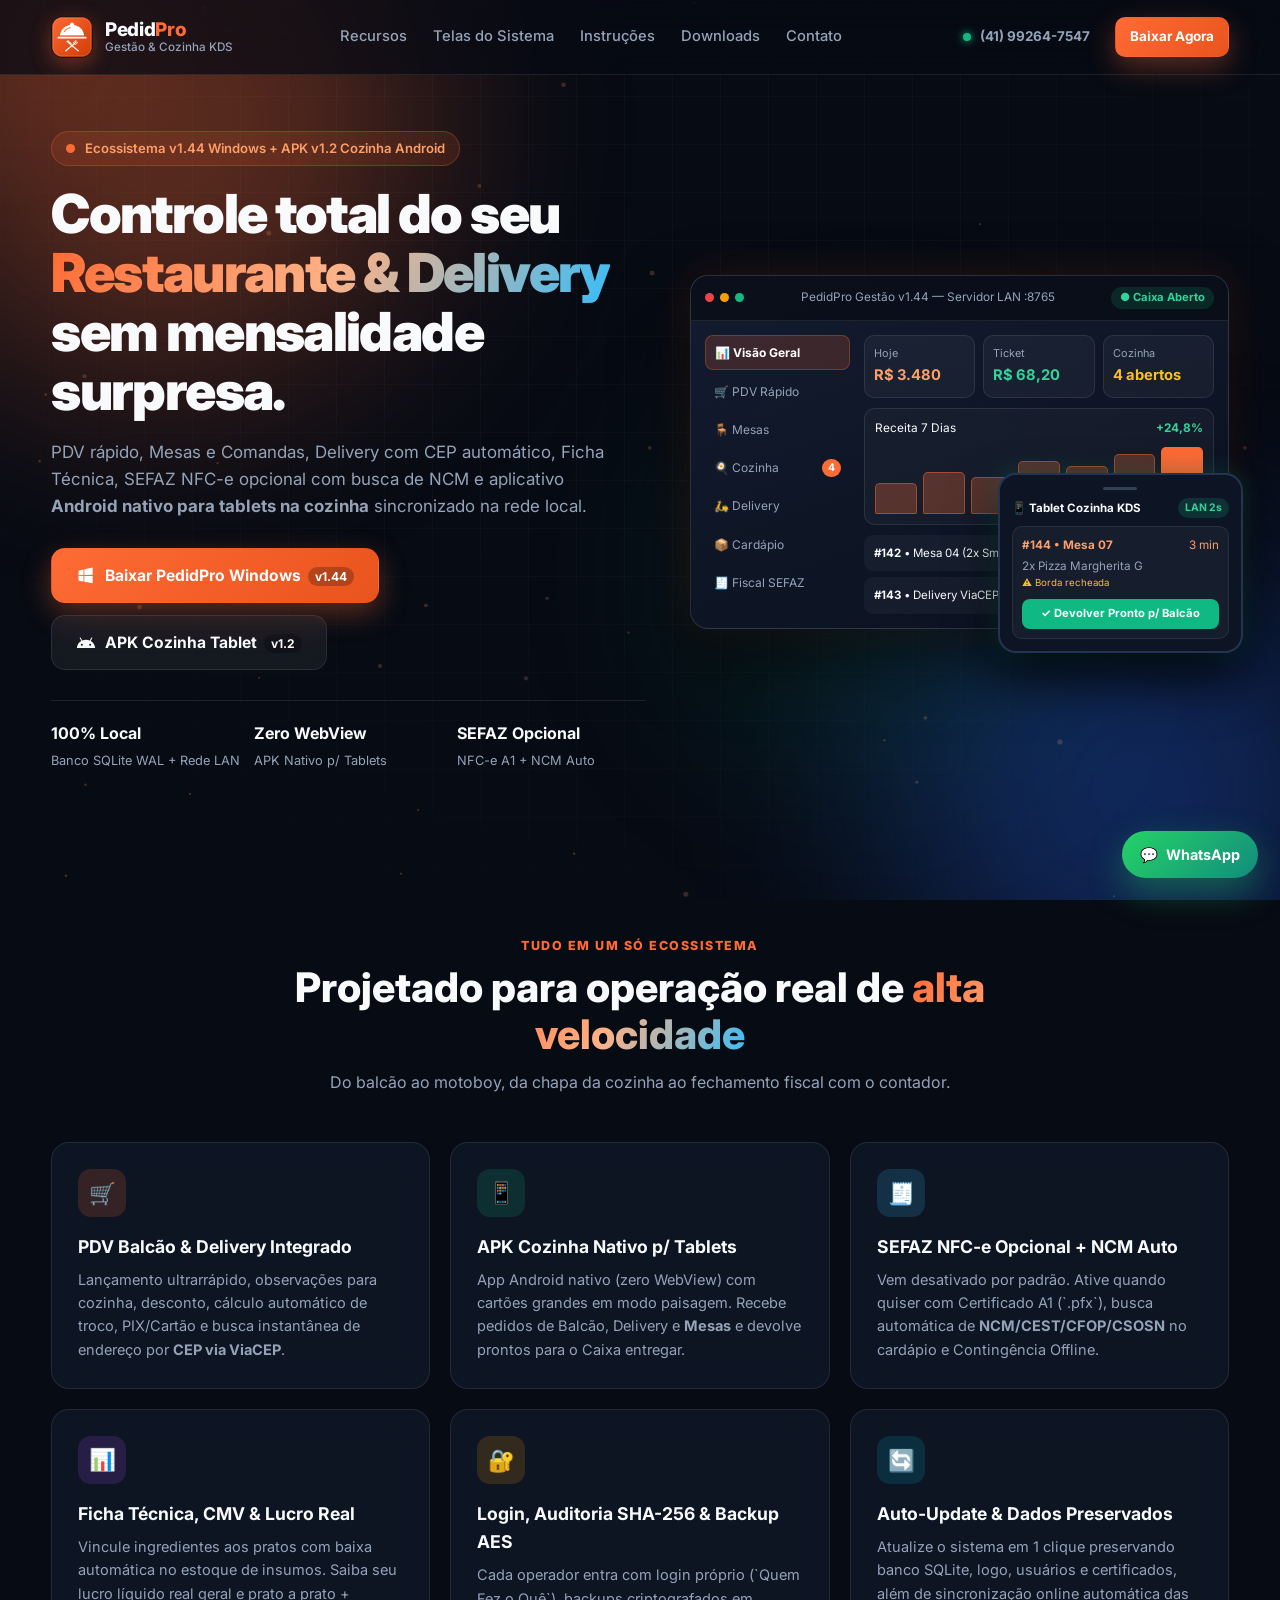
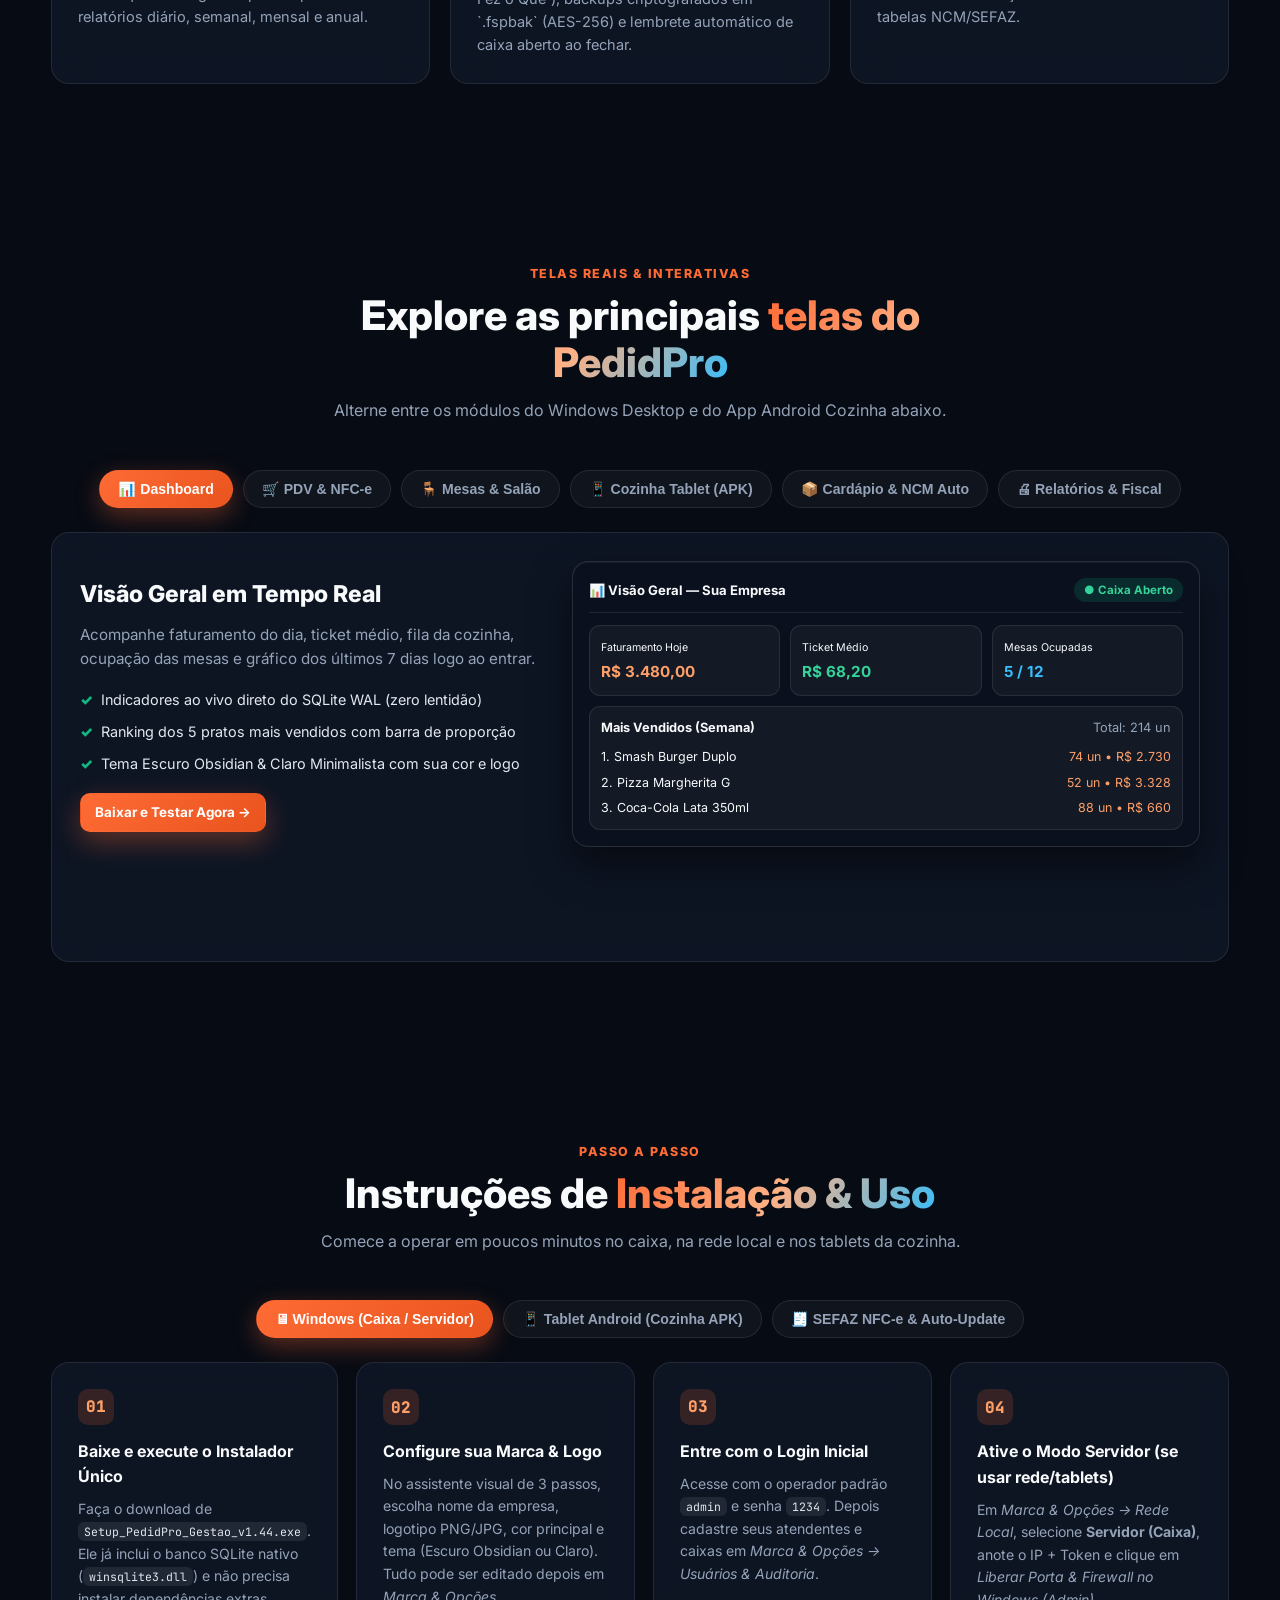
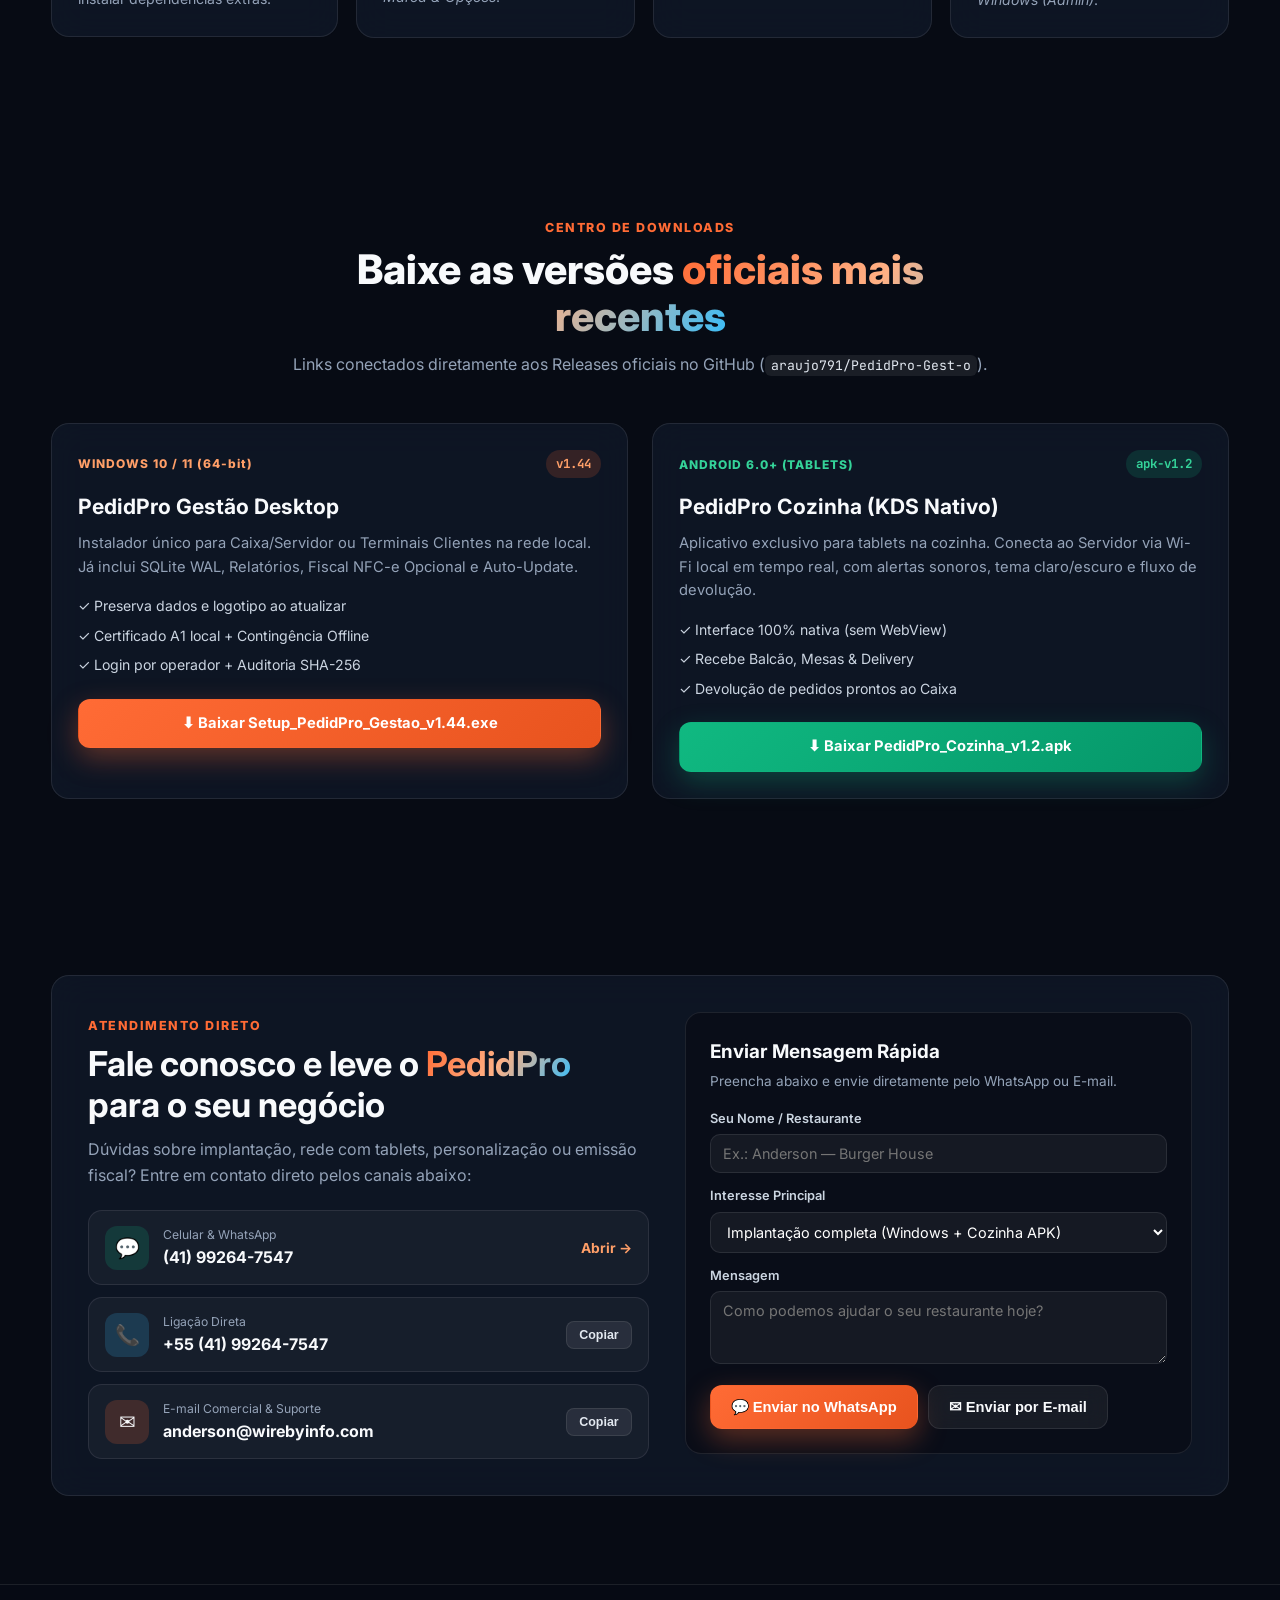
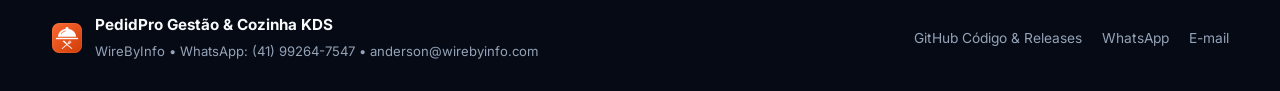
==== index.html @ 813fd78f "feat: site oficial moderno PedidPro com telas, instrucoes e contato" ====
<!DOCTYPE html>
<html lang="pt-BR">
<head>
  <meta charset="UTF-8" />
  <meta name="viewport" content="width=device-width, initial-scale=1.0" />
  <title>PedidPro — Gestão Completa para Restaurantes, Mesas, Delivery &amp; Cozinha KDS</title>
  <meta name="description" content="Sistema completo para restaurantes, bares, pizzarias e delivery: PedidPro Gestão (Windows + NFC-e SEFAZ opcional) e PedidPro Cozinha (APK Android nativo para tablets)." />
  <link rel="icon" type="image/png" href="assets/logo.png" />
  <link rel="preconnect" href="https://fonts.googleapis.com" />
  <link rel="preconnect" href="https://fonts.gstatic.com" crossorigin />
  <link href="https://fonts.googleapis.com/css2?family=Inter:wght@400;500;600;700;800;900&family=JetBrains+Mono:wght@500;700&display=swap" rel="stylesheet" />
  <link rel="stylesheet" href="styles.css" />
</head>
<body>
  <div class="ambient-bg" aria-hidden="true">
    <div class="glow-orb orb-1"></div>
    <div class="glow-orb orb-2"></div>
    <div class="glow-orb orb-3"></div>
    <canvas id="particle-canvas"></canvas>
    <div class="grid-overlay"></div>
  </div>
  <div id="cursor-spotlight" aria-hidden="true"></div>

  <!-- NAVBAR -->
  <header class="navbar" id="navbar">
    <div class="container nav-inner">
      <a href="#top" class="brand">
        <img src="assets/logo.png" alt="Logo PedidPro" class="brand-logo" />
        <div class="brand-text">
          <span class="brand-name">Pedid<span>Pro</span></span>
          <span class="brand-sub">Gestão &amp; Cozinha KDS</span>
        </div>
      </a>

      <nav class="nav-links" id="navLinks">
        <a href="#recursos">Recursos</a>
        <a href="#telas">Telas do Sistema</a>
        <a href="#instrucoes">Instruções</a>
        <a href="#downloads">Downloads</a>
        <a href="#contato">Contato</a>
      </nav>

      <div class="nav-actions">
        <a href="https://wa.me/5541992647547?text=Ol%C3%A1!%20Gostaria%20de%20saber%20mais%20sobre%20o%20PedidPro." target="_blank" rel="noopener" class="btn btn-ghost btn-sm">
          <span class="dot-live"></span> (41) 99264-7547
        </a>
        <a href="#downloads" class="btn btn-primary btn-sm">Baixar Agora</a>
        <button class="menu-toggle" id="menuToggle" aria-label="Abrir Menu">
          <span></span><span></span><span></span>
        </button>
      </div>
    </div>
  </header>

  <main id="top">
    <!-- HERO -->
    <section class="hero section">
      <div class="container hero-grid">
        <div class="hero-copy reveal">
          <div class="badge-pill">
            <span class="pulse-ring"></span>
            <span>Ecossistema v1.44 Windows + APK v1.2 Cozinha Android</span>
          </div>
          <h1>
            Controle total do seu <span class="gradient-text">Restaurante &amp; Delivery</span> sem mensalidade surpresa.
          </h1>
          <p class="hero-lead">
            PDV rápido, Mesas e Comandas, Delivery com CEP automático, Ficha Técnica, SEFAZ NFC-e opcional com busca de NCM e aplicativo <strong>Android nativo para tablets na cozinha</strong> sincronizado na rede local.
          </p>

          <div class="hero-cta">
            <a id="heroWinDownload" href="https://github.com/araujo791/PedidPro-Gest-o/releases/download/v1.44/Setup_PedidPro_Gestao_v1.44.exe" class="btn btn-primary btn-lg">
              <svg width="20" height="20" viewBox="0 0 24 24" fill="currentColor"><path d="M3,12V6.75L9,5.43V11.91L3,12M20,3V11.75L10,11.9V5.21L20,3M3,13L9,13.09V19.9L3,18.75V13M20,13.25V22L10,20.09V13.1L20,13.25Z"/></svg>
              <span>Baixar PedidPro Windows <small id="winVerBadge">v1.44</small></span>
            </a>
            <a id="heroApkDownload" href="https://github.com/araujo791/PedidPro-Gest-o/releases/download/apk-v1.2/PedidPro_Cozinha_v1.2.apk" class="btn btn-glass btn-lg">
              <svg width="20" height="20" viewBox="0 0 24 24" fill="currentColor"><path d="M17.6,9.48L19.44,6.3A0.63,0.63 0 0,0 18.35,5.67L16.47,8.91A11.43,11.43 0 0,0 7.53,8.91L5.65,5.67A0.63,0.63 0 0,0 4.56,6.3L6.4,9.48A10.78,10.78 0 0,0 1,18H23A10.78,10.78 0 0,0 17.6,9.48M7,15.25A1.25,1.25 0 1,1 8.25,14A1.25,1.25 0 0,1 7,15.25M17,15.25A1.25,1.25 0 1,1 18.25,14A1.25,1.25 0 0,1 17,15.25Z"/></svg>
              <span>APK Cozinha Tablet <small id="apkVerBadge">v1.2</small></span>
            </a>
          </div>

          <div class="hero-metrics">
            <div class="metric">
              <strong>100% Local</strong>
              <span>Banco SQLite WAL + Rede LAN</span>
            </div>
            <div class="metric">
              <strong>Zero WebView</strong>
              <span>APK Nativo p/ Tablets</span>
            </div>
            <div class="metric">
              <strong>SEFAZ Opcional</strong>
              <span>NFC-e A1 + NCM Auto</span>
            </div>
          </div>
        </div>

        <!-- 3D FLOATING SHOWCASE HERO MOCKUP -->
        <div class="hero-visual reveal" data-tilt>
          <div class="glass-window">
            <div class="win-titlebar">
              <div class="win-dots"><span></span><span></span><span></span></div>
              <div class="win-title">PedidPro Gestão v1.44 — Servidor LAN :8765</div>
              <div class="win-pill">● Caixa Aberto</div>
            </div>
            <div class="win-body">
              <div class="mini-sidebar">
                <div class="mini-item active">📊 Visão Geral</div>
                <div class="mini-item">🛒 PDV Rápido</div>
                <div class="mini-item">🪑 Mesas</div>
                <div class="mini-item">🍳 Cozinha <b class="badge-mini">4</b></div>
                <div class="mini-item">🛵 Delivery</div>
                <div class="mini-item">📦 Cardápio</div>
                <div class="mini-item">🧾 Fiscal SEFAZ</div>
              </div>
              <div class="mini-main">
                <div class="mini-kpis">
                  <div class="mini-kpi accent"><span>Hoje</span><strong>R$ 3.480</strong></div>
                  <div class="mini-kpi success"><span>Ticket</span><strong>R$ 68,20</strong></div>
                  <div class="mini-kpi warn"><span>Cozinha</span><strong>4 abertos</strong></div>
                </div>
                <div class="mini-chart-card">
                  <div class="mini-chart-head"><span>Receita 7 Dias</span><em>+24,8%</em></div>
                  <div class="mini-bars">
                    <i style="height:45%"></i><i style="height:62%"></i><i style="height:54%"></i>
                    <i style="height:78%"></i><i style="height:70%"></i><i style="height:88%"></i>
                    <i class="today" style="height:98%"></i>
                  </div>
                </div>
                <div class="mini-order-list">
                  <div class="mini-ord"><span><b>#142</b> • Mesa 04 (2x Smash)</span><em class="tag-ready">Devolvido p/ Caixa</em></div>
                  <div class="mini-ord"><span><b>#143</b> • Delivery ViaCEP</span><em class="tag-prep">Preparando</em></div>
                </div>
              </div>
            </div>
          </div>

          <!-- Floating Android Tablet Card -->
          <div class="floating-tablet">
            <div class="tab-notch"></div>
            <div class="tab-head">
              <span>📱 Tablet Cozinha KDS</span>
              <span class="tab-live">LAN 2s</span>
            </div>
            <div class="tab-ticket">
              <div class="tab-t-top"><b>#144 • Mesa 07</b><span>3 min</span></div>
              <p>2x Pizza Margherita G<br/><small>⚠ Borda recheada</small></p>
              <div class="tab-btn">✓ Devolver Pronto p/ Balcão</div>
            </div>
          </div>
        </div>
      </div>
    </section>

    <!-- FEATURES BENTO GRID -->
    <section class="section" id="recursos">
      <div class="container">
        <div class="section-head reveal">
          <span class="eyebrow">Tudo em um só ecossistema</span>
          <h2>Projetado para operação real de <span class="gradient-text">alta velocidade</span></h2>
          <p>Do balcão ao motoboy, da chapa da cozinha ao fechamento fiscal com o contador.</p>
        </div>

        <div class="bento-grid">
          <article class="bento-card reveal" data-tilt>
            <div class="bento-icon orange">🛒</div>
            <h3>PDV Balcão &amp; Delivery Integrado</h3>
            <p>Lançamento ultrarrápido, observações para cozinha, desconto, cálculo automático de troco, PIX/Cartão e busca instantânea de endereço por <strong>CEP via ViaCEP</strong>.</p>
          </article>

          <article class="bento-card reveal" data-tilt>
            <div class="bento-icon green">📱</div>
            <h3>APK Cozinha Nativo p/ Tablets</h3>
            <p>App Android nativo (zero WebView) com cartões grandes em modo paisagem. Recebe pedidos de Balcão, Delivery e <strong>Mesas</strong> e devolve prontos para o Caixa entregar.</p>
          </article>

          <article class="bento-card reveal" data-tilt>
            <div class="bento-icon blue">🧾</div>
            <h3>SEFAZ NFC-e Opcional + NCM Auto</h3>
            <p>Vem desativado por padrão. Ative quando quiser com Certificado A1 (`.pfx`), busca automática de <strong>NCM/CEST/CFOP/CSOSN</strong> no cardápio e Contingência Offline.</p>
          </article>

          <article class="bento-card reveal" data-tilt>
            <div class="bento-icon purple">📊</div>
            <h3>Ficha Técnica, CMV &amp; Lucro Real</h3>
            <p>Vincule ingredientes aos pratos com baixa automática no estoque de insumos. Saiba seu lucro líquido real geral e prato a prato + relatórios diário, semanal, mensal e anual.</p>
          </article>

          <article class="bento-card reveal" data-tilt>
            <div class="bento-icon amber">🔐</div>
            <h3>Login, Auditoria SHA-256 &amp; Backup AES</h3>
            <p>Cada operador entra com login próprio (`Quem Fez o Quê`), backups criptografados em `.fspbak` (AES-256) e lembrete automático de caixa aberto ao fechar.</p>
          </article>

          <article class="bento-card reveal" data-tilt>
            <div class="bento-icon cyan">🔄</div>
            <h3>Auto-Update &amp; Dados Preservados</h3>
            <p>Atualize o sistema em 1 clique preservando banco SQLite, logo, usuários e certificados, além de sincronização online automática das tabelas NCM/SEFAZ.</p>
          </article>
        </div>
      </div>
    </section>

    <!-- INTERACTIVE SCREEN SHOWCASE -->
    <section class="section showcase-section" id="telas">
      <div class="container">
        <div class="section-head reveal">
          <span class="eyebrow">Telas Reais &amp; Interativas</span>
          <h2>Explore as principais <span class="gradient-text">telas do PedidPro</span></h2>
          <p>Alterne entre os módulos do Windows Desktop e do App Android Cozinha abaixo.</p>
        </div>

        <div class="screen-tabs reveal" id="screenTabs">
          <button class="screen-tab active" data-screen="dashboard">📊 Dashboard</button>
          <button class="screen-tab" data-screen="pos">🛒 PDV &amp; NFC-e</button>
          <button class="screen-tab" data-screen="tables">🪑 Mesas &amp; Salão</button>
          <button class="screen-tab" data-screen="kitchen">📱 Cozinha Tablet (APK)</button>
          <button class="screen-tab" data-screen="catalog">📦 Cardápio &amp; NCM Auto</button>
          <button class="screen-tab" data-screen="reports">🖨 Relatórios &amp; Fiscal</button>
        </div>

        <div class="screen-stage glass-card reveal" id="screenStage">
          <!-- Populated cleanly & dynamically by app.js -->
        </div>
      </div>
    </section>

    <!-- INSTRUCTIONS / ONBOARDING -->
    <section class="section" id="instrucoes">
      <div class="container">
        <div class="section-head reveal">
          <span class="eyebrow">Passo a Passo</span>
          <h2>Instruções de <span class="gradient-text">Instalação &amp; Uso</span></h2>
          <p>Comece a operar em poucos minutos no caixa, na rede local e nos tablets da cozinha.</p>
        </div>

        <div class="guide-tabs reveal" id="guideTabs">
          <button class="guide-tab active" data-guide="windows">🖥 Windows (Caixa / Servidor)</button>
          <button class="guide-tab" data-guide="android">📱 Tablet Android (Cozinha APK)</button>
          <button class="guide-tab" data-guide="fiscal">🧾 SEFAZ NFC-e &amp; Auto-Update</button>
        </div>

        <div class="guide-panels">
          <div class="guide-panel active" id="guide-windows">
            <div class="steps-grid">
              <div class="step-card">
                <span class="step-num">01</span>
                <h4>Baixe e execute o Instalador Único</h4>
                <p>Faça o download de <code>Setup_PedidPro_Gestao_v1.44.exe</code>. Ele já inclui o banco SQLite nativo (<code>winsqlite3.dll</code>) e não precisa instalar dependências extras.</p>
              </div>
              <div class="step-card">
                <span class="step-num">02</span>
                <h4>Configure sua Marca &amp; Logo</h4>
                <p>No assistente visual de 3 passos, escolha nome da empresa, logotipo PNG/JPG, cor principal e tema (Escuro Obsidian ou Claro). Tudo pode ser editado depois em <em>Marca &amp; Opções</em>.</p>
              </div>
              <div class="step-card">
                <span class="step-num">03</span>
                <h4>Entre com o Login Inicial</h4>
                <p>Acesse com o operador padrão <code>admin</code> e senha <code>1234</code>. Depois cadastre seus atendentes e caixas em <em>Marca &amp; Opções → Usuários &amp; Auditoria</em>.</p>
              </div>
              <div class="step-card">
                <span class="step-num">04</span>
                <h4>Ative o Modo Servidor (se usar rede/tablets)</h4>
                <p>Em <em>Marca &amp; Opções → Rede Local</em>, selecione <strong>Servidor (Caixa)</strong>, anote o IP + Token e clique em <em>Liberar Porta &amp; Firewall no Windows (Admin)</em>.</p>
              </div>
            </div>
          </div>

          <div class="guide-panel" id="guide-android">
            <div class="steps-grid">
              <div class="step-card">
                <span class="step-num">01</span>
                <h4>Instale o APK no Tablet</h4>
                <p>Baixe o arquivo <code>PedidPro_Cozinha_v1.2.apk</code> diretamente no tablet da cozinha e autorize a instalação (Android 6.0 ou superior). Interface 100% nativa e responsiva.</p>
              </div>
              <div class="step-card">
                <span class="step-num">02</span>
                <h4>Configure Servidor &amp; Credenciais</h4>
                <p>Toque em <strong>⚙ Servidor</strong>, informe o IP do PC Servidor (ex.: <code>192.168.1.50</code>), porta <code>8765</code>, Token e o Login/Senha do operador da cozinha (ou admin).</p>
              </div>
              <div class="step-card">
                <span class="step-num">03</span>
                <h4>Teste e Salve a Conexão</h4>
                <p>Clique em <strong>Testar Conexão</strong> para validar IP + Token + Login e depois em <strong>Salvar e Conectar</strong>. Os dados ficam salvos no tablet automaticamente.</p>
              </div>
              <div class="step-card">
                <span class="step-num">04</span>
                <h4>Produza &amp; Devolva ao Caixa</h4>
                <p>Pedidos de Balcão, Mesas e Delivery aparecem em tempo real. Ao concluir o preparo, toque em <strong>Devolver p/ Caixa</strong> para o balcão/garçom entregar ao cliente.</p>
              </div>
            </div>
          </div>

          <div class="guide-panel" id="guide-fiscal">
            <div class="steps-grid">
              <div class="step-card">
                <span class="step-num">01</span>
                <h4>Preencha NCM no Cardápio antes mesmo de ativar</h4>
                <p>Ao criar ou editar um produto no Cardápio, clique em <strong>🔍 Buscar NCM</strong> ou use <strong>⚖ NCM Fiscal em Lote</strong> para preencher NCM, CEST, CFOP e CSOSN/CST automaticamente.</p>
              </div>
              <div class="step-card">
                <span class="step-num">02</span>
                <h4>Ative apenas quando for emitir</h4>
                <p>O módulo SEFAZ fica <strong>desativado por padrão</strong>. Quando desejar emitir NFC-e Modelo 65, acesse <em>Marca &amp; Opções → Fiscal</em>, ative a chave e selecione UF, IE e Regime.</p>
              </div>
              <div class="step-card">
                <span class="step-num">03</span>
                <h4>Carregue o Certificado A1 (.pfx) &amp; CSC</h4>
                <p>Selecione o arquivo <code>.pfx</code> da empresa, informe a senha (protegida com Windows DPAPI) e o ID/Token CSC gerado no portal da SEFAZ estadual. Comece sempre testando em <strong>Homologação</strong>.</p>
              </div>
              <div class="step-card">
                <span class="step-num">04</span>
                <h4>Auto-Manutenção &amp; Auto-Update</h4>
                <p>O app sincroniza tabelas NCM/UF automaticamente e avisa no topo sempre que houver nova versão no GitHub — atualizando em 1 clique sem perder nenhum dado.</p>
              </div>
            </div>
          </div>
        </div>
      </div>
    </section>

    <!-- DOWNLOAD CENTER -->
    <section class="section" id="downloads">
      <div class="container">
        <div class="section-head reveal">
          <span class="eyebrow">Centro de Downloads</span>
          <h2>Baixe as versões <span class="gradient-text">oficiais mais recentes</span></h2>
          <p>Links conectados diretamente aos Releases oficiais no GitHub (<code>araujo791/PedidPro-Gest-o</code>).</p>
        </div>

        <div class="download-grid">
          <div class="download-card reveal" data-tilt>
            <div class="dl-head">
              <span class="dl-os">WINDOWS 10 / 11 (64-bit)</span>
              <span class="dl-ver" id="dlWinTag">v1.44</span>
            </div>
            <h3>PedidPro Gestão Desktop</h3>
            <p>Instalador único para Caixa/Servidor ou Terminais Clientes na rede local. Já inclui SQLite WAL, Relatórios, Fiscal NFC-e Opcional e Auto-Update.</p>
            <ul class="dl-specs">
              <li>✓ Preserva dados e logotipo ao atualizar</li>
              <li>✓ Certificado A1 local + Contingência Offline</li>
              <li>✓ Login por operador + Auditoria SHA-256</li>
            </ul>
            <a id="dlWinBtn" href="https://github.com/araujo791/PedidPro-Gest-o/releases/download/v1.44/Setup_PedidPro_Gestao_v1.44.exe" class="btn btn-primary btn-block">
              ⬇ Baixar Setup_PedidPro_Gestao_v1.44.exe
            </a>
          </div>

          <div class="download-card reveal" data-tilt>
            <div class="dl-head">
              <span class="dl-os green">ANDROID 6.0+ (TABLETS)</span>
              <span class="dl-ver green" id="dlApkTag">apk-v1.2</span>
            </div>
            <h3>PedidPro Cozinha (KDS Nativo)</h3>
            <p>Aplicativo exclusivo para tablets na cozinha. Conecta ao Servidor via Wi-Fi local em tempo real, com alertas sonoros, tema claro/escuro e fluxo de devolução.</p>
            <ul class="dl-specs">
              <li>✓ Interface 100% nativa (sem WebView)</li>
              <li>✓ Recebe Balcão, Mesas &amp; Delivery</li>
              <li>✓ Devolução de pedidos prontos ao Caixa</li>
            </ul>
            <a id="dlApkBtn" href="https://github.com/araujo791/PedidPro-Gest-o/releases/download/apk-v1.2/PedidPro_Cozinha_v1.2.apk" class="btn btn-success btn-block">
              ⬇ Baixar PedidPro_Cozinha_v1.2.apk
            </a>
          </div>
        </div>
      </div>
    </section>

    <!-- CONTACT & SUPPORT -->
    <section class="section" id="contato">
      <div class="container">
        <div class="contact-wrapper glass-card reveal">
          <div class="contact-info">
            <span class="eyebrow">Atendimento Direto</span>
            <h2>Fale conosco e leve o <span class="gradient-text">PedidPro</span> para o seu negócio</h2>
            <p>Dúvidas sobre implantação, rede com tablets, personalização ou emissão fiscal? Entre em contato direto pelos canais abaixo:</p>

            <div class="contact-cards">
              <a href="https://wa.me/5541992647547?text=Ol%C3%A1%20Anderson!%20Tenho%20interesse%20no%20PedidPro." target="_blank" rel="noopener" class="contact-item">
                <div class="c-ico wa">💬</div>
                <div>
                  <small>Celular &amp; WhatsApp</small>
                  <strong>(41) 99264-7547</strong>
                </div>
                <span class="c-arrow">Abrir →</span>
              </a>

              <a href="tel:+5541992647547" class="contact-item">
                <div class="c-ico tel">📞</div>
                <div>
                  <small>Ligação Direta</small>
                  <strong>+55 (41) 99264-7547</strong>
                </div>
                <button type="button" class="copy-btn" data-copy="(41) 99264-7547">Copiar</button>
              </a>

              <a href="mailto:anderson@wirebyinfo.com" class="contact-item">
                <div class="c-ico mail">✉</div>
                <div>
                  <small>E-mail Comercial &amp; Suporte</small>
                  <strong>anderson@wirebyinfo.com</strong>
                </div>
                <button type="button" class="copy-btn" data-copy="anderson@wirebyinfo.com">Copiar</button>
              </a>
            </div>
          </div>

          <form class="contact-form" id="quickContactForm">
            <h3>Enviar Mensagem Rápida</h3>
            <p>Preencha abaixo e envie diretamente pelo WhatsApp ou E-mail.</p>
            <div class="field">
              <label for="cName">Seu Nome / Restaurante</label>
              <input type="text" id="cName" placeholder="Ex.: Anderson — Burger House" required />
            </div>
            <div class="field">
              <label for="cInterest">Interesse Principal</label>
              <select id="cInterest">
                <option value="Implantação completa (Windows + Cozinha APK)">Implantação completa (Windows + Cozinha APK)</option>
                <option value="Dúvida sobre SEFAZ / NFC-e e NCM">Dúvida sobre SEFAZ / NFC-e e NCM</option>
                <option value="Suporte técnico / Rede Local">Suporte técnico / Rede Local</option>
                <option value="Outro assunto">Outro assunto</option>
              </select>
            </div>
            <div class="field">
              <label for="cMsg">Mensagem</label>
              <textarea id="cMsg" rows="3" placeholder="Como podemos ajudar o seu restaurante hoje?"></textarea>
            </div>
            <div class="form-actions">
              <button type="submit" class="btn btn-primary">💬 Enviar no WhatsApp</button>
              <button type="button" id="sendEmailBtn" class="btn btn-glass">✉ Enviar por E-mail</button>
            </div>
          </form>
        </div>
      </div>
    </section>
  </main>

  <footer class="footer">
    <div class="container footer-inner">
      <div class="footer-brand">
        <img src="assets/logo.png" alt="PedidPro" width="32" height="32" />
        <div>
          <strong>PedidPro Gestão &amp; Cozinha KDS</strong>
          <span>WireByInfo • WhatsApp: (41) 99264-7547 • anderson@wirebyinfo.com</span>
        </div>
      </div>
      <div class="footer-links">
        <a href="https://github.com/araujo791/PedidPro-Gest-o" target="_blank" rel="noopener">GitHub Código &amp; Releases</a>
        <a href="https://wa.me/5541992647547" target="_blank" rel="noopener">WhatsApp</a>
        <a href="mailto:anderson@wirebyinfo.com">E-mail</a>
      </div>
    </div>
  </footer>

  <!-- Floating WhatsApp Button -->
  <a href="https://wa.me/5541992647547?text=Ol%C3%A1!%20Preciso%20de%20informa%C3%A7%C3%B5es%20sobre%20o%20PedidPro." target="_blank" rel="noopener" class="wa-float" title="Chamar no WhatsApp (41) 99264-7547">
    <span>💬</span>
    <b>WhatsApp</b>
  </a>

  <div class="toast" id="toast">Copiado!</div>

  <script src="app.js"></script>
</body>
</html>
---- styles.css ----
:root {
  --bg: #070b14;
  --bg-soft: #0e1525;
  --card: rgba(17, 25, 42, 0.72);
  --card-solid: #11192a;
  --border: rgba(255, 255, 255, 0.09);
  --border-glow: rgba(255, 107, 53, 0.35);
  --text: #f8fafc;
  --text-muted: #94a3b8;
  --accent: #ff6b35;
  --accent-2: #ff9f68;
  --success: #10b981;
  --info: #38bdf8;
  --warn: #f59e0b;
  --radius: 18px;
}

* { box-sizing: border-box; margin: 0; padding: 0; }
html { scroll-behavior: smooth; }
body {
  font-family: 'Inter', -apple-system, BlinkMacSystemFont, sans-serif;
  background: var(--bg);
  color: var(--text);
  line-height: 1.6;
  overflow-x: hidden;
}

/* AMBIENT BACKGROUND & EFFECTS */
.ambient-bg {
  position: fixed;
  inset: 0;
  pointer-events: none;
  z-index: -2;
  overflow: hidden;
}
.glow-orb {
  position: absolute;
  border-radius: 50%;
  filter: blur(110px);
  opacity: 0.34;
  animation: floatOrb 18s ease-in-out infinite alternate;
}
.orb-1 { width: 520px; height: 520px; background: #ff6b35; top: -140px; left: -100px; }
.orb-2 { width: 460px; height: 460px; background: #2563eb; bottom: -120px; right: -80px; animation-delay: -6s; }
.orb-3 { width: 340px; height: 340px; background: #10b981; top: 45%; left: 55%; opacity: 0.16; animation-delay: -12s; }
@keyframes floatOrb {
  0% { transform: translate(0, 0) scale(1); }
  100% { transform: translate(45px, 35px) scale(1.12); }
}

#particle-canvas {
  position: absolute;
  inset: 0;
  width: 100%;
  height: 100%;
  opacity: 0.45;
}
.grid-overlay {
  position: absolute;
  inset: 0;
  background-image: linear-gradient(rgba(255,255,255,0.025) 1px, transparent 1px),
                    linear-gradient(90deg, rgba(255,255,255,0.025) 1px, transparent 1px);
  background-size: 48px 48px;
  mask-image: radial-gradient(circle at 50% 25%, #000 35%, transparent 90%);
}
#cursor-spotlight {
  position: fixed;
  width: 440px;
  height: 440px;
  border-radius: 50%;
  pointer-events: none;
  z-index: -1;
  background: radial-gradient(circle, rgba(255, 107, 53, 0.12) 0%, transparent 70%);
  transform: translate(-50%, -50%);
  transition: opacity 0.3s ease;
}

.container { width: min(1200px, 92%); margin: 0 auto; }
.section { padding: 88px 0; position: relative; }

/* NAVBAR */
.navbar {
  position: sticky;
  top: 0;
  z-index: 100;
  backdrop-filter: blur(18px);
  background: rgba(7, 11, 20, 0.72);
  border-bottom: 1px solid var(--border);
  transition: background 0.3s;
}
.nav-inner {
  display: flex;
  align-items: center;
  justify-content: space-between;
  gap: 20px;
  height: 74px;
}
.brand { display: flex; align-items: center; gap: 12px; text-decoration: none; color: inherit; }
.brand-logo { width: 42px; height: 42px; border-radius: 12px; box-shadow: 0 6px 20px rgba(255,107,53,0.35); }
.brand-text { display: flex; flex-direction: column; line-height: 1.15; }
.brand-name { font-size: 1.18rem; font-weight: 800; letter-spacing: -0.02em; }
.brand-name span { color: var(--accent); }
.brand-sub { font-size: 0.73rem; color: var(--text-muted); font-weight: 500; }

.nav-links { display: flex; align-items: center; gap: 26px; }
.nav-links a {
  color: var(--text-muted);
  text-decoration: none;
  font-size: 0.92rem;
  font-weight: 500;
  transition: color 0.2s;
}
.nav-links a:hover { color: var(--text); }
.nav-actions { display: flex; align-items: center; gap: 10px; }

.dot-live {
  width: 8px; height: 8px; border-radius: 50%; background: var(--success);
  display: inline-block; box-shadow: 0 0 8px var(--success);
}

/* BUTTONS */
.btn {
  display: inline-flex;
  align-items: center;
  justify-content: center;
  gap: 9px;
  padding: 12px 20px;
  border-radius: 12px;
  font-weight: 700;
  font-size: 0.92rem;
  text-decoration: none;
  border: 1px solid transparent;
  cursor: pointer;
  transition: transform 0.2s, box-shadow 0.2s, background 0.2s, border-color 0.2s;
}
.btn:hover { transform: translateY(-2px); }
.btn-sm { padding: 8px 14px; font-size: 0.84rem; border-radius: 10px; }
.btn-lg { padding: 14px 24px; font-size: 0.98rem; border-radius: 14px; }
.btn-block { width: 100%; }
.btn small { background: rgba(0,0,0,0.24); padding: 2px 7px; border-radius: 999px; font-size: 0.75rem; margin-left: 3px; }
.btn-primary {
  background: linear-gradient(135deg, var(--accent), #e8531e);
  color: #fff;
  box-shadow: 0 10px 28px rgba(255, 107, 53, 0.34);
}
.btn-primary:hover { box-shadow: 0 14px 36px rgba(255, 107, 53, 0.5); }
.btn-success {
  background: linear-gradient(135deg, #10b981, #059669);
  color: #fff;
  box-shadow: 0 10px 28px rgba(16, 185, 129, 0.28);
}
.btn-glass {
  background: rgba(255,255,255,0.06);
  color: var(--text);
  border-color: var(--border);
  backdrop-filter: blur(12px);
}
.btn-glass:hover { background: rgba(255,255,255,0.12); border-color: rgba(255,255,255,0.22); }
.btn-ghost { color: var(--text-muted); background: transparent; }
.btn-ghost:hover { color: var(--text); background: rgba(255,255,255,0.05); }

.menu-toggle {
  display: none; flex-direction: column; gap: 5px;
  background: none; border: 0; cursor: pointer; padding: 6px;
}
.menu-toggle span { width: 22px; height: 2px; background: var(--text); border-radius: 2px; }

/* HERO */
.hero { padding-top: 56px; padding-bottom: 72px; }
.hero-grid {
  display: grid;
  grid-template-columns: 1.05fr 0.95fr;
  gap: 44px;
  align-items: center;
}
.badge-pill {
  display: inline-flex; align-items: center; gap: 10px;
  padding: 6px 14px; border-radius: 999px;
  background: rgba(255,107,53,0.12); border: 1px solid rgba(255,107,53,0.28);
  color: var(--accent-2); font-size: 0.82rem; font-weight: 600; margin-bottom: 18px;
}
.pulse-ring {
  width: 9px; height: 9px; border-radius: 50%; background: var(--accent);
  box-shadow: 0 0 0 0 rgba(255,107,53,0.7);
  animation: pulseDot 1.8s infinite;
}
@keyframes pulseDot {
  0% { box-shadow: 0 0 0 0 rgba(255,107,53,0.7); }
  70% { box-shadow: 0 0 0 10px rgba(255,107,53,0); }
  100% { box-shadow: 0 0 0 0 rgba(255,107,53,0); }
}
h1 {
  font-size: clamp(2.1rem, 4.2vw, 3.45rem);
  font-weight: 900;
  line-height: 1.1;
  letter-spacing: -0.03em;
  margin-bottom: 18px;
}
.gradient-text {
  background: linear-gradient(120deg, var(--accent), #ffb185, #38bdf8);
  -webkit-background-clip: text;
  background-clip: text;
  color: transparent;
}
.hero-lead { font-size: 1.06rem; color: var(--text-muted); margin-bottom: 28px; max-width: 560px; }
.hero-cta { display: flex; flex-wrap: wrap; gap: 12px; margin-bottom: 30px; }
.hero-metrics {
  display: grid; grid-template-columns: repeat(3, 1fr); gap: 14px;
  padding-top: 20px; border-top: 1px solid var(--border);
}
.metric strong { display: block; font-size: 1rem; color: var(--text); }
.metric span { font-size: 0.8rem; color: var(--text-muted); }

/* HERO 3D WINDOW PREVIEW */
.hero-visual { position: relative; perspective: 1200px; }
.glass-window {
  background: linear-gradient(160deg, rgba(20, 29, 49, 0.94), rgba(11, 16, 30, 0.96));
  border: 1px solid rgba(255,255,255,0.12);
  border-radius: 18px;
  box-shadow: 0 30px 70px rgba(0,0,0,0.55), 0 0 45px rgba(255,107,53,0.14);
  overflow: hidden;
  transition: transform 0.25s ease;
}
.win-titlebar {
  display: flex; align-items: center; justify-content: space-between;
  padding: 11px 14px; background: rgba(7,11,20,0.75); border-bottom: 1px solid var(--border);
  font-size: 0.74rem; color: var(--text-muted);
}
.win-dots { display: flex; gap: 6px; }
.win-dots span { width: 9px; height: 9px; border-radius: 50%; background: rgba(255,255,255,0.2); }
.win-dots span:nth-child(1) { background: #ef4444; }
.win-dots span:nth-child(2) { background: #f59e0b; }
.win-dots span:nth-child(3) { background: #10b981; }
.win-pill { background: rgba(16,185,129,0.15); color: #34d399; padding: 2px 9px; border-radius: 999px; font-weight: 700; font-size: 0.7rem; }

.win-body { display: grid; grid-template-columns: 145px 1fr; gap: 14px; padding: 14px; }
.mini-sidebar { display: flex; flex-direction: column; gap: 5px; }
.mini-item {
  font-size: 0.75rem; padding: 7px 9px; border-radius: 8px; color: var(--text-muted);
  display: flex; justify-content: space-between; align-items: center;
}
.mini-item.active { background: rgba(255,107,53,0.18); color: #fff; font-weight: 700; border: 1px solid rgba(255,107,53,0.3); }
.badge-mini { background: var(--accent); color: #fff; font-size: 0.65rem; padding: 1px 6px; border-radius: 999px; }

.mini-main { display: flex; flex-direction: column; gap: 10px; }
.mini-kpis { display: grid; grid-template-columns: repeat(3, 1fr); gap: 8px; }
.mini-kpi { background: rgba(255,255,255,0.04); border: 1px solid var(--border); border-radius: 10px; padding: 9px; }
.mini-kpi span { display: block; font-size: 0.68rem; color: var(--text-muted); }
.mini-kpi strong { font-size: 0.92rem; }
.mini-kpi.accent strong { color: var(--accent-2); }
.mini-kpi.success strong { color: #34d399; }
.mini-kpi.warn strong { color: #fbbf24; }

.mini-chart-card { background: rgba(255,255,255,0.03); border: 1px solid var(--border); border-radius: 11px; padding: 10px; }
.mini-chart-head { display: flex; justify-content: space-between; font-size: 0.74rem; margin-bottom: 8px; }
.mini-chart-head em { color: #34d399; font-style: normal; font-weight: 700; }
.mini-bars { display: grid; grid-template-columns: repeat(7, 1fr); gap: 6px; height: 68px; align-items: end; }
.mini-bars i { display: block; background: rgba(255,107,53,0.28); border-radius: 5px 5px 2px 2px; border: 1px solid rgba(255,107,53,0.45); }
.mini-bars i.today { background: var(--accent); }

.mini-order-list { display: flex; flex-direction: column; gap: 6px; }
.mini-ord {
  display: flex; justify-content: space-between; align-items: center;
  background: rgba(255,255,255,0.04); padding: 7px 10px; border-radius: 9px; font-size: 0.72rem;
}
.tag-ready { color: #34d399; background: rgba(16,185,129,0.16); padding: 2px 8px; border-radius: 999px; font-style: normal; font-weight: 700; }
.tag-prep { color: #38bdf8; background: rgba(56,189,248,0.16); padding: 2px 8px; border-radius: 999px; font-style: normal; font-weight: 700; }

.floating-tablet {
  position: absolute;
  right: -14px;
  bottom: -24px;
  width: 245px;
  background: #0d1424;
  border: 2px solid #253352;
  border-radius: 18px;
  padding: 12px;
  box-shadow: 0 24px 50px rgba(0,0,0,0.65), 0 0 25px rgba(16,185,129,0.22);
  animation: floatCard 4.5s ease-in-out infinite alternate;
}
@keyframes floatCard {
  from { transform: translateY(0); }
  to { transform: translateY(-9px); }
}
.tab-notch { width: 34px; height: 3px; background: #334155; border-radius: 3px; margin: 0 auto 8px; }
.tab-head { display: flex; justify-content: space-between; align-items: center; font-size: 0.72rem; font-weight: 700; margin-bottom: 8px; }
.tab-live { background: rgba(16,185,129,0.18); color: #34d399; padding: 2px 7px; border-radius: 999px; font-size: 0.65rem; }
.tab-ticket { background: rgba(255,255,255,0.04); border: 1px solid rgba(255,255,255,0.08); border-radius: 10px; padding: 9px; font-size: 0.73rem; }
.tab-t-top { display: flex; justify-content: space-between; margin-bottom: 4px; color: var(--accent-2); }
.tab-ticket p { color: var(--text-muted); margin-bottom: 8px; line-height: 1.35; }
.tab-ticket small { color: #fbbf24; }
.tab-btn { background: #10b981; color: #fff; text-align: center; border-radius: 8px; padding: 6px; font-weight: 700; font-size: 0.7rem; }

/* SECTION HEADERS */
.section-head { text-align: center; max-width: 720px; margin: 0 auto 46px; }
.eyebrow {
  display: inline-block;
  font-size: 0.78rem;
  font-weight: 800;
  text-transform: uppercase;
  letter-spacing: 0.12em;
  color: var(--accent);
  margin-bottom: 8px;
}
.section-head h2 { font-size: clamp(1.75rem, 3.2vw, 2.55rem); font-weight: 800; line-height: 1.15; margin-bottom: 12px; }
.section-head p { color: var(--text-muted); font-size: 1rem; }

/* BENTO FEATURES */
.bento-grid { display: grid; grid-template-columns: repeat(3, 1fr); gap: 20px; }
.glass-card, .bento-card, .step-card, .download-card {
  background: var(--card);
  backdrop-filter: blur(18px);
  border: 1px solid var(--border);
  border-radius: var(--radius);
  padding: 26px;
  transition: transform 0.25s ease, border-color 0.25s ease, box-shadow 0.25s ease;
}
.bento-card:hover, .download-card:hover {
  border-color: var(--border-glow);
  box-shadow: 0 20px 50px rgba(0,0,0,0.4);
}
.bento-icon {
  width: 48px; height: 48px; border-radius: 13px; display: grid; place-items: center;
  font-size: 1.35rem; margin-bottom: 16px;
}
.bento-icon.orange { background: rgba(255,107,53,0.16); }
.bento-icon.green { background: rgba(16,185,129,0.16); }
.bento-icon.blue { background: rgba(56,189,248,0.16); }
.bento-icon.purple { background: rgba(168,85,247,0.16); }
.bento-icon.amber { background: rgba(245,158,11,0.16); }
.bento-icon.cyan { background: rgba(6,182,212,0.16); }
.bento-card h3 { font-size: 1.1rem; font-weight: 700; margin-bottom: 8px; }
.bento-card p { font-size: 0.91rem; color: var(--text-muted); }

/* SCREEN SHOWCASE TABS */
.screen-tabs, .guide-tabs {
  display: flex; flex-wrap: wrap; justify-content: center; gap: 10px; margin-bottom: 24px;
}
.screen-tab, .guide-tab {
  background: rgba(255,255,255,0.04);
  color: var(--text-muted);
  border: 1px solid var(--border);
  padding: 10px 18px;
  border-radius: 999px;
  font-weight: 600;
  font-size: 0.88rem;
  cursor: pointer;
  transition: all 0.2s;
}
.screen-tab:hover, .guide-tab:hover { color: #fff; background: rgba(255,255,255,0.09); }
.screen-tab.active, .guide-tab.active {
  background: linear-gradient(135deg, var(--accent), #e8531e);
  color: #fff;
  border-color: transparent;
  box-shadow: 0 8px 24px rgba(255,107,53,0.35);
}

.screen-stage { padding: 28px; min-height: 430px; }
.stage-grid { display: grid; grid-template-columns: 0.85fr 1.15fr; gap: 28px; align-items: center; }
.stage-desc h3 { font-size: 1.45rem; font-weight: 800; margin-bottom: 10px; }
.stage-desc p { color: var(--text-muted); margin-bottom: 16px; font-size: 0.95rem; }
.stage-bullets { list-style: none; display: flex; flex-direction: column; gap: 9px; margin-bottom: 18px; }
.stage-bullets li { font-size: 0.9rem; color: #e2e8f0; display: flex; align-items: flex-start; gap: 8px; }
.stage-bullets li::before { content: "✓"; color: var(--success); font-weight: 900; }

.mockup-frame {
  background: #0a101d;
  border: 1px solid rgba(255,255,255,0.12);
  border-radius: 16px;
  padding: 16px;
  box-shadow: inset 0 1px 0 rgba(255,255,255,0.06), 0 18px 40px rgba(0,0,0,0.5);
}
.mock-hdr { display: flex; justify-content: space-between; align-items: center; padding-bottom: 10px; margin-bottom: 12px; border-bottom: 1px solid var(--border); font-size: 0.82rem; font-weight: 700; }
.mock-pill { font-size: 0.72rem; padding: 3px 10px; border-radius: 999px; font-weight: 700; }
.pill-orange { background: rgba(255,107,53,0.16); color: var(--accent-2); }
.pill-green { background: rgba(16,185,129,0.16); color: #34d399; }
.pill-blue { background: rgba(56,189,248,0.16); color: #38bdf8; }
.pill-purple { background: rgba(168,85,247,0.16); color: #c084fc; }

.mock-row { display: grid; gap: 10px; }
.mock-cols-2 { grid-template-columns: 1fr 1fr; }
.mock-cols-3 { grid-template-columns: repeat(3, 1fr); }
.mock-box { background: rgba(255,255,255,0.04); border: 1px solid var(--border); border-radius: 11px; padding: 11px; font-size: 0.8rem; }
.mock-box strong { display: block; font-size: 0.95rem; margin-top: 2px; }
.mock-receipt {
  background: #fffdf5; color: #1c1e24; border-radius: 10px; padding: 14px;
  font-family: 'JetBrains Mono', monospace; font-size: 0.72rem; line-height: 1.45;
}
.mock-qr {
  width: 68px; height: 68px; margin: 8px auto 2px;
  background-image: linear-gradient(90deg, #111 50%, transparent 50%), linear-gradient(#111 50%, transparent 50%);
  background-size: 8px 8px;
  border: 4px solid #111;
}

/* GUIDES */
.guide-panel { display: none; animation: fadeInUp 0.35s ease; }
.guide-panel.active { display: block; }
@keyframes fadeInUp { from { opacity: 0; transform: translateY(10px); } to { opacity: 1; transform: translateY(0); } }
.steps-grid { display: grid; grid-template-columns: repeat(4, 1fr); gap: 18px; }
.step-num {
  display: inline-flex; width: 36px; height: 36px; border-radius: 10px;
  background: rgba(255,107,53,0.16); color: var(--accent-2);
  align-items: center; justify-content: center; font-weight: 800; font-family: 'JetBrains Mono', monospace;
  margin-bottom: 14px;
}
.step-card h4 { font-size: 1rem; margin-bottom: 8px; }
.step-card p { font-size: 0.88rem; color: var(--text-muted); }
code { background: rgba(255,255,255,0.08); padding: 2px 6px; border-radius: 6px; font-family: 'JetBrains Mono', monospace; font-size: 0.82em; color: #e2e8f0; }

/* DOWNLOADS */
.download-grid { display: grid; grid-template-columns: 1fr 1fr; gap: 24px; }
.dl-head { display: flex; justify-content: space-between; align-items: center; margin-bottom: 12px; }
.dl-os { font-size: 0.75rem; font-weight: 800; letter-spacing: 0.08em; color: var(--accent-2); }
.dl-os.green { color: #34d399; }
.dl-ver { background: rgba(255,107,53,0.16); color: var(--accent-2); padding: 4px 10px; border-radius: 999px; font-size: 0.78rem; font-weight: 700; font-family: 'JetBrains Mono', monospace; }
.dl-ver.green { background: rgba(16,185,129,0.16); color: #34d399; }
.download-card h3 { font-size: 1.32rem; margin-bottom: 8px; }
.download-card p { color: var(--text-muted); font-size: 0.92rem; margin-bottom: 16px; }
.dl-specs { list-style: none; display: flex; flex-direction: column; gap: 7px; margin-bottom: 22px; font-size: 0.88rem; color: #cbd5e1; }

/* CONTACT */
.contact-wrapper {
  display: grid; grid-template-columns: 1.05fr 0.95fr; gap: 36px; align-items: start;
  padding: 36px;
}
.contact-info h2 { font-size: clamp(1.55rem, 2.7vw, 2.15rem); line-height: 1.18; margin-bottom: 12px; }
.contact-info > p { color: var(--text-muted); margin-bottom: 22px; }
.contact-cards { display: flex; flex-direction: column; gap: 12px; }
.contact-item {
  display: flex; align-items: center; gap: 14px;
  background: rgba(255,255,255,0.04); border: 1px solid var(--border);
  border-radius: 14px; padding: 14px 16px; text-decoration: none; color: inherit;
  transition: border-color 0.2s, transform 0.2s;
}
.contact-item:hover { border-color: var(--border-glow); transform: translateX(4px); }
.c-ico { width: 44px; height: 44px; border-radius: 12px; display: grid; place-items: center; font-size: 1.25rem; flex-shrink: 0; }
.c-ico.wa { background: rgba(16,185,129,0.18); }
.c-ico.tel { background: rgba(56,189,248,0.18); }
.c-ico.mail { background: rgba(255,107,53,0.18); }
.contact-item small { display: block; color: var(--text-muted); font-size: 0.76rem; }
.contact-item strong { font-size: 1rem; }
.c-arrow { margin-left: auto; color: var(--accent-2); font-weight: 700; font-size: 0.86rem; }
.copy-btn {
  margin-left: auto; background: rgba(255,255,255,0.08); color: #e2e8f0; border: 1px solid var(--border);
  border-radius: 8px; padding: 6px 12px; font-size: 0.78rem; font-weight: 600; cursor: pointer;
}
.copy-btn:hover { background: rgba(255,255,255,0.16); }

.contact-form {
  background: rgba(8,12,22,0.75); border: 1px solid var(--border); border-radius: 16px; padding: 24px;
}
.contact-form h3 { font-size: 1.18rem; margin-bottom: 4px; }
.contact-form > p { color: var(--text-muted); font-size: 0.85rem; margin-bottom: 16px; }
.field { margin-bottom: 13px; }
.field label { display: block; font-size: 0.8rem; font-weight: 600; color: #cbd5e1; margin-bottom: 5px; }
.field input, .field select, .field textarea {
  width: 100%; background: rgba(255,255,255,0.05); border: 1px solid var(--border);
  border-radius: 10px; padding: 10px 12px; color: #fff; font-family: inherit; font-size: 0.9rem;
}
.field select option { background: #11192a; color: #fff; }
.field input:focus, .field select:focus, .field textarea:focus { outline: none; border-color: var(--accent); }
.form-actions { display: flex; flex-wrap: wrap; gap: 10px; margin-top: 6px; }

/* FOOTER & FLOAT */
.footer { border-top: 1px solid var(--border); padding: 28px 0; background: rgba(7,11,20,0.85); }
.footer-inner { display: flex; flex-wrap: wrap; justify-content: space-between; align-items: center; gap: 16px; }
.footer-brand { display: flex; align-items: center; gap: 12px; }
.footer-brand strong { display: block; font-size: 0.95rem; }
.footer-brand span { font-size: 0.82rem; color: var(--text-muted); }
.footer-links { display: flex; gap: 20px; }
.footer-links a { color: var(--text-muted); text-decoration: none; font-size: 0.86rem; }
.footer-links a:hover { color: #fff; }

.wa-float {
  position: fixed; right: 22px; bottom: 22px; z-index: 95;
  display: flex; align-items: center; gap: 8px;
  background: linear-gradient(135deg, #25d366, #128c7e);
  color: #fff; text-decoration: none; font-weight: 800; font-size: 0.9rem;
  padding: 12px 18px; border-radius: 999px;
  box-shadow: 0 14px 35px rgba(37, 211, 102, 0.35);
  transition: transform 0.2s;
}
.wa-float:hover { transform: scale(1.05); }

.toast {
  position: fixed; bottom: 26px; left: 50%; transform: translateX(-50%) translateY(20px);
  background: #10b981; color: #fff; padding: 10px 20px; border-radius: 999px; font-weight: 700; font-size: 0.86rem;
  opacity: 0; pointer-events: none; transition: all 0.25s; z-index: 200;
}
.toast.show { opacity: 1; transform: translateX(-50%) translateY(0); }

/* REVEAL ANIMATION */
.reveal { opacity: 0; transform: translateY(24px); transition: opacity 0.65s ease, transform 0.65s ease; }
.reveal.visible { opacity: 1; transform: translateY(0); }

@media (max-width: 980px) {
  .hero-grid, .stage-grid, .download-grid, .contact-wrapper { grid-template-columns: 1fr; }
  .bento-grid { grid-template-columns: repeat(2, 1fr); }
  .steps-grid { grid-template-columns: repeat(2, 1fr); }
  .floating-tablet { position: static; margin-top: 16px; width: 100%; }
}
@media (max-width: 720px) {
  .nav-links {
    display: none; position: absolute; top: 74px; left: 0; right: 0;
    background: #0d1424; border-bottom: 1px solid var(--border);
    flex-direction: column; padding: 20px; gap: 16px;
  }
  .nav-links.open { display: flex; }
  .menu-toggle { display: flex; }
  .bento-grid, .steps-grid, .win-body, .mock-cols-2, .mock-cols-3 { grid-template-columns: 1fr; }
  .hero-metrics { grid-template-columns: 1fr; }
}
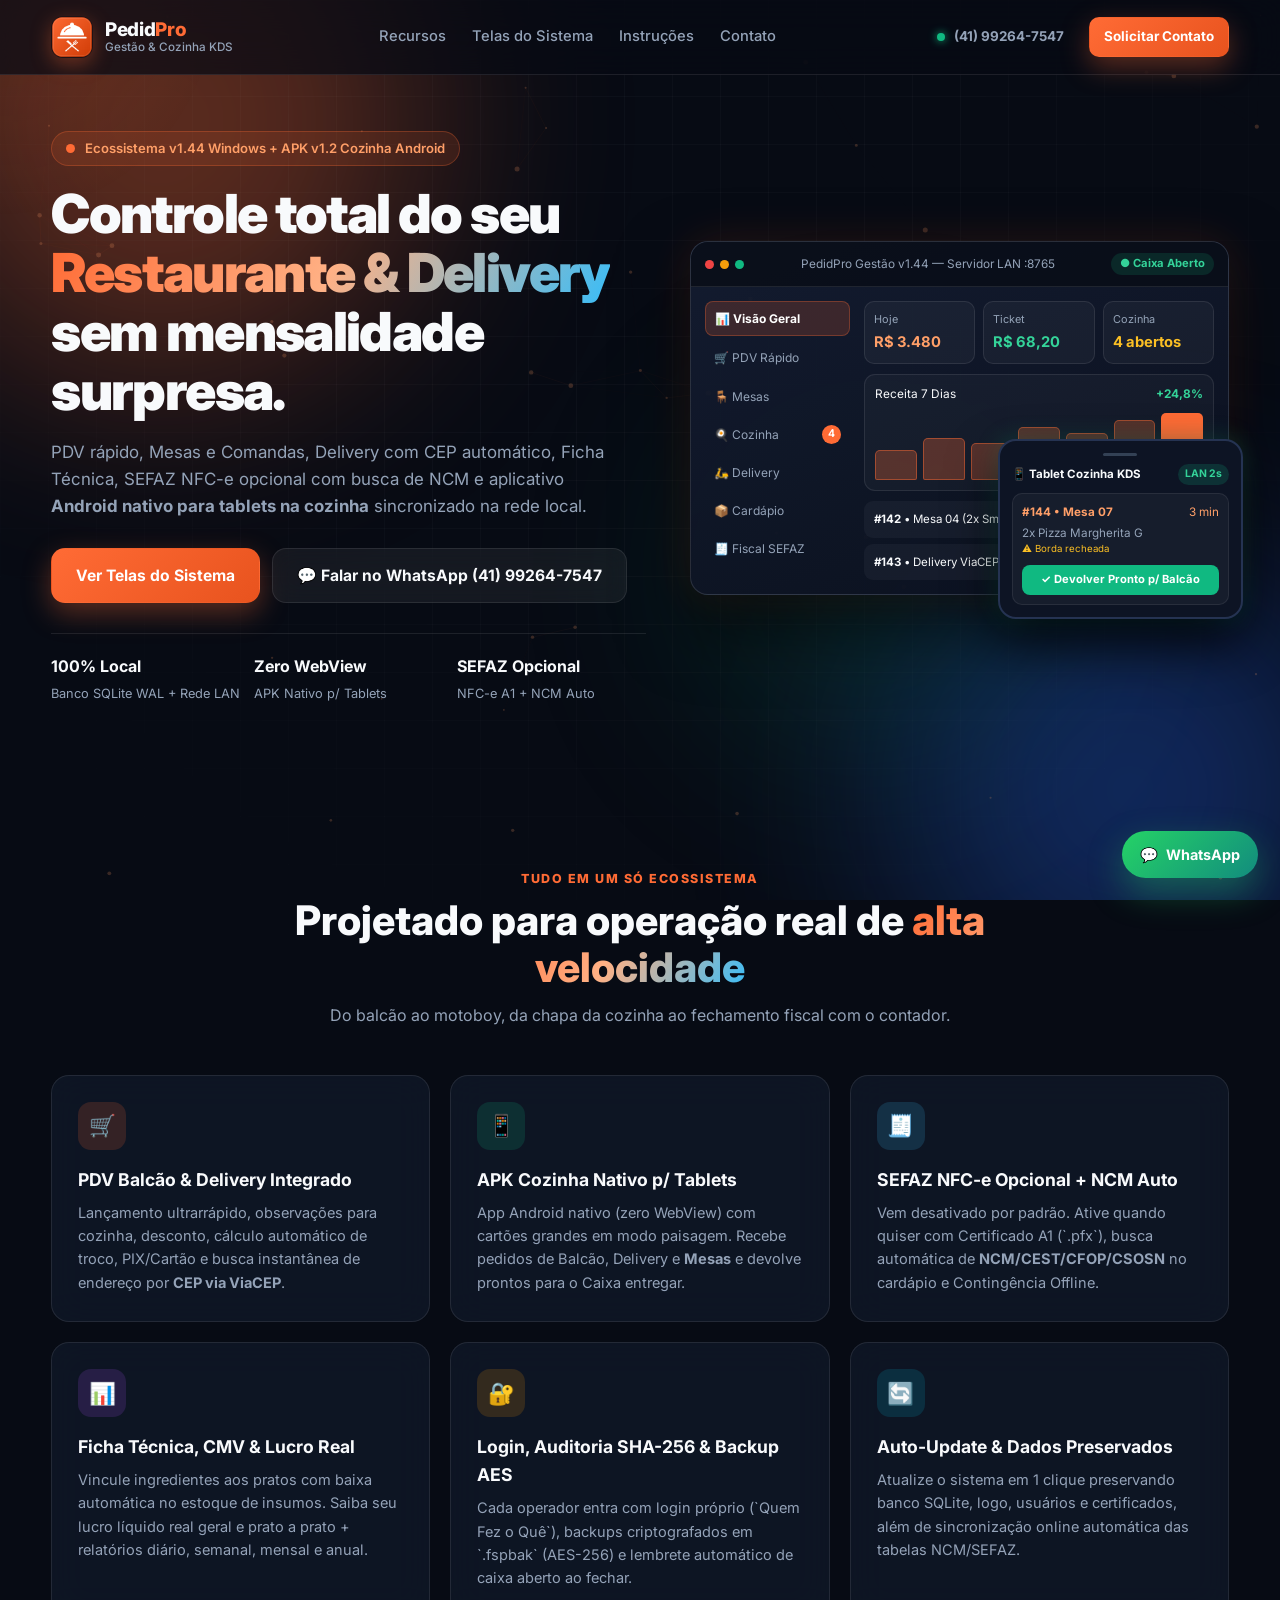
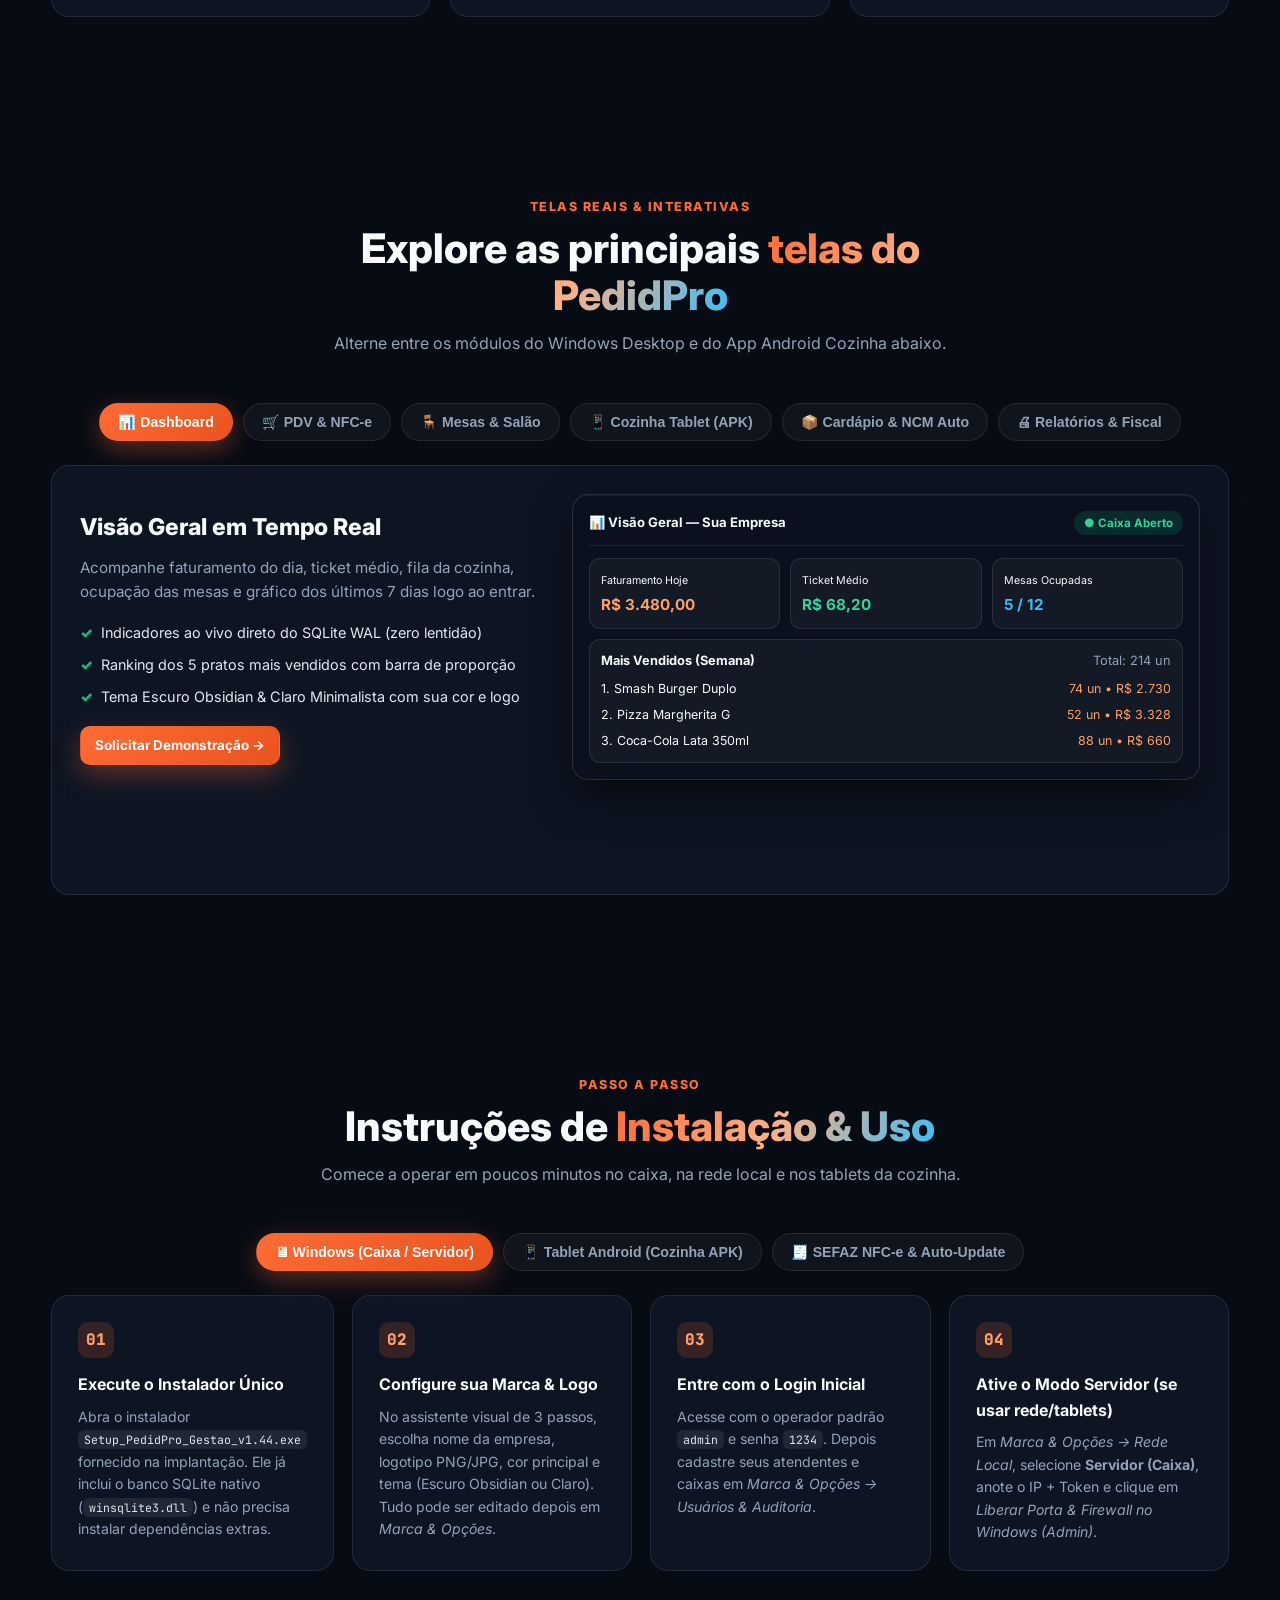
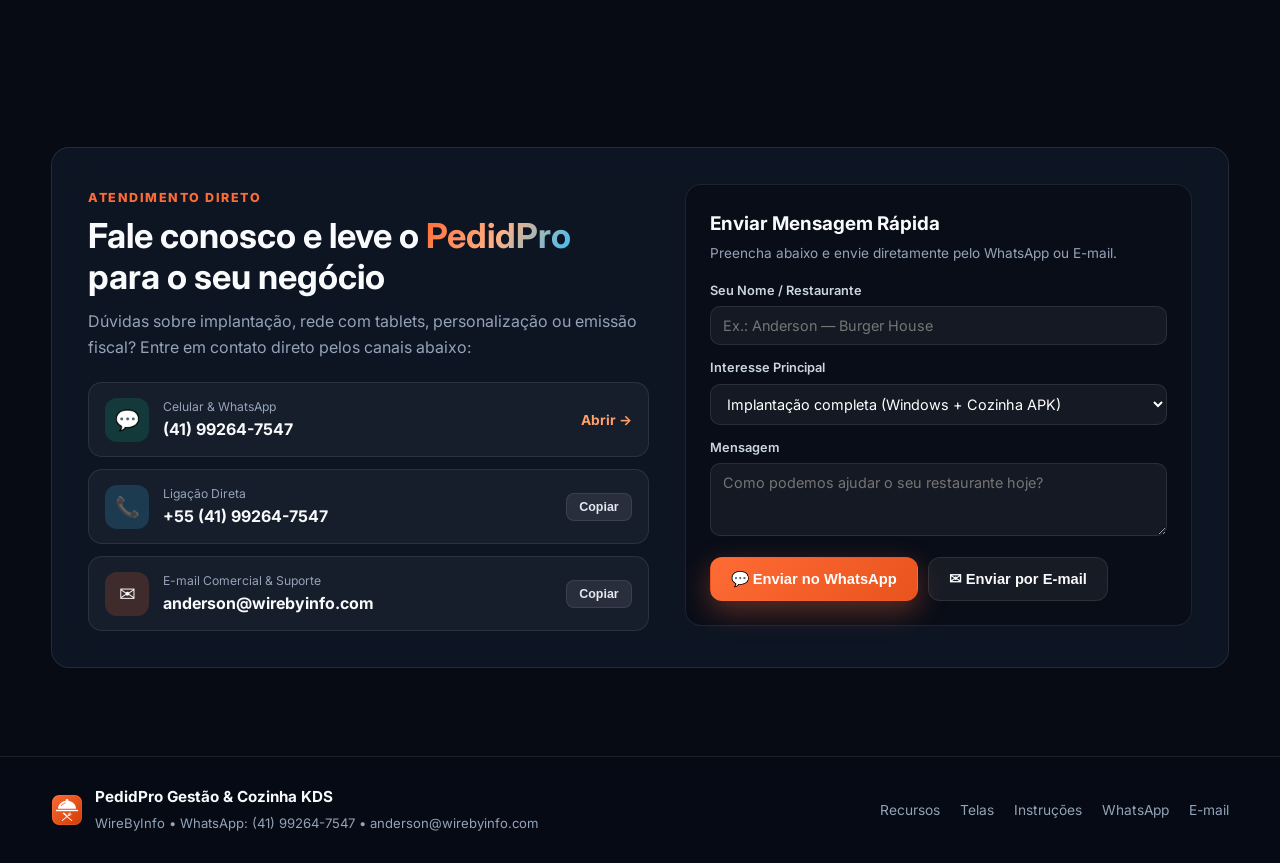
==== commit f99cc2d9: "chore: remove downloads section and GitHub links from website" ====
--- a/index.html
+++ b/index.html
@@ -36,7 +36,6 @@
         <a href="#recursos">Recursos</a>
         <a href="#telas">Telas do Sistema</a>
         <a href="#instrucoes">Instruções</a>
-        <a href="#downloads">Downloads</a>
         <a href="#contato">Contato</a>
       </nav>
 
@@ -44,7 +43,7 @@
         <a href="https://wa.me/5541992647547?text=Ol%C3%A1!%20Gostaria%20de%20saber%20mais%20sobre%20o%20PedidPro." target="_blank" rel="noopener" class="btn btn-ghost btn-sm">
           <span class="dot-live"></span> (41) 99264-7547
         </a>
-        <a href="#downloads" class="btn btn-primary btn-sm">Baixar Agora</a>
+        <a href="#contato" class="btn btn-primary btn-sm">Solicitar Contato</a>
         <button class="menu-toggle" id="menuToggle" aria-label="Abrir Menu">
           <span></span><span></span><span></span>
         </button>
@@ -69,13 +68,11 @@
           </p>
 
           <div class="hero-cta">
-            <a id="heroWinDownload" href="https://github.com/araujo791/PedidPro-Gest-o/releases/download/v1.44/Setup_PedidPro_Gestao_v1.44.exe" class="btn btn-primary btn-lg">
-              <svg width="20" height="20" viewBox="0 0 24 24" fill="currentColor"><path d="M3,12V6.75L9,5.43V11.91L3,12M20,3V11.75L10,11.9V5.21L20,3M3,13L9,13.09V19.9L3,18.75V13M20,13.25V22L10,20.09V13.1L20,13.25Z"/></svg>
-              <span>Baixar PedidPro Windows <small id="winVerBadge">v1.44</small></span>
+            <a href="#telas" class="btn btn-primary btn-lg">
+              <span>Ver Telas do Sistema</span>
             </a>
-            <a id="heroApkDownload" href="https://github.com/araujo791/PedidPro-Gest-o/releases/download/apk-v1.2/PedidPro_Cozinha_v1.2.apk" class="btn btn-glass btn-lg">
-              <svg width="20" height="20" viewBox="0 0 24 24" fill="currentColor"><path d="M17.6,9.48L19.44,6.3A0.63,0.63 0 0,0 18.35,5.67L16.47,8.91A11.43,11.43 0 0,0 7.53,8.91L5.65,5.67A0.63,0.63 0 0,0 4.56,6.3L6.4,9.48A10.78,10.78 0 0,0 1,18H23A10.78,10.78 0 0,0 17.6,9.48M7,15.25A1.25,1.25 0 1,1 8.25,14A1.25,1.25 0 0,1 7,15.25M17,15.25A1.25,1.25 0 1,1 18.25,14A1.25,1.25 0 0,1 17,15.25Z"/></svg>
-              <span>APK Cozinha Tablet <small id="apkVerBadge">v1.2</small></span>
+            <a href="https://wa.me/5541992647547?text=Ol%C3%A1!%20Gostaria%20de%20conhecer%20e%20implantar%20o%20PedidPro." target="_blank" rel="noopener" class="btn btn-glass btn-lg">
+              <span>💬 Falar no WhatsApp (41) 99264-7547</span>
             </a>
           </div>
 
@@ -245,8 +242,8 @@
             <div class="steps-grid">
               <div class="step-card">
                 <span class="step-num">01</span>
-                <h4>Baixe e execute o Instalador Único</h4>
-                <p>Faça o download de <code>Setup_PedidPro_Gestao_v1.44.exe</code>. Ele já inclui o banco SQLite nativo (<code>winsqlite3.dll</code>) e não precisa instalar dependências extras.</p>
+                <h4>Execute o Instalador Único</h4>
+                <p>Abra o instalador <code>Setup_PedidPro_Gestao_v1.44.exe</code> fornecido na implantação. Ele já inclui o banco SQLite nativo (<code>winsqlite3.dll</code>) e não precisa instalar dependências extras.</p>
               </div>
               <div class="step-card">
                 <span class="step-num">02</span>
@@ -271,7 +268,7 @@
               <div class="step-card">
                 <span class="step-num">01</span>
                 <h4>Instale o APK no Tablet</h4>
-                <p>Baixe o arquivo <code>PedidPro_Cozinha_v1.2.apk</code> diretamente no tablet da cozinha e autorize a instalação (Android 6.0 ou superior). Interface 100% nativa e responsiva.</p>
+                <p>Instale o pacote <code>PedidPro_Cozinha_v1.2.apk</code> no tablet da cozinha (Android 6.0 ou superior). Interface 100% nativa e responsiva para operação contínua.</p>
               </div>
               <div class="step-card">
                 <span class="step-num">02</span>
@@ -311,56 +308,9 @@
               <div class="step-card">
                 <span class="step-num">04</span>
                 <h4>Auto-Manutenção &amp; Auto-Update</h4>
-                <p>O app sincroniza tabelas NCM/UF automaticamente e avisa no topo sempre que houver nova versão no GitHub — atualizando em 1 clique sem perder nenhum dado.</p>
-              </div>
-            </div>
-          </div>
-        </div>
-      </div>
-    </section>
-
-    <!-- DOWNLOAD CENTER -->
-    <section class="section" id="downloads">
-      <div class="container">
-        <div class="section-head reveal">
-          <span class="eyebrow">Centro de Downloads</span>
-          <h2>Baixe as versões <span class="gradient-text">oficiais mais recentes</span></h2>
-          <p>Links conectados diretamente aos Releases oficiais no GitHub (<code>araujo791/PedidPro-Gest-o</code>).</p>
-        </div>
-
-        <div class="download-grid">
-          <div class="download-card reveal" data-tilt>
-            <div class="dl-head">
-              <span class="dl-os">WINDOWS 10 / 11 (64-bit)</span>
-              <span class="dl-ver" id="dlWinTag">v1.44</span>
-            </div>
-            <h3>PedidPro Gestão Desktop</h3>
-            <p>Instalador único para Caixa/Servidor ou Terminais Clientes na rede local. Já inclui SQLite WAL, Relatórios, Fiscal NFC-e Opcional e Auto-Update.</p>
-            <ul class="dl-specs">
-              <li>✓ Preserva dados e logotipo ao atualizar</li>
-              <li>✓ Certificado A1 local + Contingência Offline</li>
-              <li>✓ Login por operador + Auditoria SHA-256</li>
-            </ul>
-            <a id="dlWinBtn" href="https://github.com/araujo791/PedidPro-Gest-o/releases/download/v1.44/Setup_PedidPro_Gestao_v1.44.exe" class="btn btn-primary btn-block">
-              ⬇ Baixar Setup_PedidPro_Gestao_v1.44.exe
-            </a>
-          </div>
-
-          <div class="download-card reveal" data-tilt>
-            <div class="dl-head">
-              <span class="dl-os green">ANDROID 6.0+ (TABLETS)</span>
-              <span class="dl-ver green" id="dlApkTag">apk-v1.2</span>
-            </div>
-            <h3>PedidPro Cozinha (KDS Nativo)</h3>
-            <p>Aplicativo exclusivo para tablets na cozinha. Conecta ao Servidor via Wi-Fi local em tempo real, com alertas sonoros, tema claro/escuro e fluxo de devolução.</p>
-            <ul class="dl-specs">
-              <li>✓ Interface 100% nativa (sem WebView)</li>
-              <li>✓ Recebe Balcão, Mesas &amp; Delivery</li>
-              <li>✓ Devolução de pedidos prontos ao Caixa</li>
-            </ul>
-            <a id="dlApkBtn" href="https://github.com/araujo791/PedidPro-Gest-o/releases/download/apk-v1.2/PedidPro_Cozinha_v1.2.apk" class="btn btn-success btn-block">
-              ⬇ Baixar PedidPro_Cozinha_v1.2.apk
-            </a>
+                <p>O app sincroniza tabelas NCM/UF automaticamente e verifica atualizações oficiais direto pelo sistema — atualizando com segurança sem perder nenhum dado.</p>
+              </div>
+            </div>
           </div>
         </div>
       </div>
@@ -445,7 +395,9 @@
         </div>
       </div>
       <div class="footer-links">
-        <a href="https://github.com/araujo791/PedidPro-Gest-o" target="_blank" rel="noopener">GitHub Código &amp; Releases</a>
+        <a href="#recursos">Recursos</a>
+        <a href="#telas">Telas</a>
+        <a href="#instrucoes">Instruções</a>
         <a href="https://wa.me/5541992647547" target="_blank" rel="noopener">WhatsApp</a>
         <a href="mailto:anderson@wirebyinfo.com">E-mail</a>
       </div>
--- a/styles.css
+++ b/styles.css
@@ -307,7 +307,7 @@
 
 /* BENTO FEATURES */
 .bento-grid { display: grid; grid-template-columns: repeat(3, 1fr); gap: 20px; }
-.glass-card, .bento-card, .step-card, .download-card {
+.glass-card, .bento-card, .step-card {
   background: var(--card);
   backdrop-filter: blur(18px);
   border: 1px solid var(--border);
@@ -315,7 +315,7 @@
   padding: 26px;
   transition: transform 0.25s ease, border-color 0.25s ease, box-shadow 0.25s ease;
 }
-.bento-card:hover, .download-card:hover {
+.bento-card:hover {
   border-color: var(--border-glow);
   box-shadow: 0 20px 50px rgba(0,0,0,0.4);
 }
@@ -408,16 +408,7 @@
 .step-card p { font-size: 0.88rem; color: var(--text-muted); }
 code { background: rgba(255,255,255,0.08); padding: 2px 6px; border-radius: 6px; font-family: 'JetBrains Mono', monospace; font-size: 0.82em; color: #e2e8f0; }
 
-/* DOWNLOADS */
-.download-grid { display: grid; grid-template-columns: 1fr 1fr; gap: 24px; }
-.dl-head { display: flex; justify-content: space-between; align-items: center; margin-bottom: 12px; }
-.dl-os { font-size: 0.75rem; font-weight: 800; letter-spacing: 0.08em; color: var(--accent-2); }
-.dl-os.green { color: #34d399; }
-.dl-ver { background: rgba(255,107,53,0.16); color: var(--accent-2); padding: 4px 10px; border-radius: 999px; font-size: 0.78rem; font-weight: 700; font-family: 'JetBrains Mono', monospace; }
-.dl-ver.green { background: rgba(16,185,129,0.16); color: #34d399; }
-.download-card h3 { font-size: 1.32rem; margin-bottom: 8px; }
-.download-card p { color: var(--text-muted); font-size: 0.92rem; margin-bottom: 16px; }
-.dl-specs { list-style: none; display: flex; flex-direction: column; gap: 7px; margin-bottom: 22px; font-size: 0.88rem; color: #cbd5e1; }
+
 
 /* CONTACT */
 .contact-wrapper {
@@ -495,7 +486,7 @@
 .reveal.visible { opacity: 1; transform: translateY(0); }
 
 @media (max-width: 980px) {
-  .hero-grid, .stage-grid, .download-grid, .contact-wrapper { grid-template-columns: 1fr; }
+  .hero-grid, .stage-grid, .contact-wrapper { grid-template-columns: 1fr; }
   .bento-grid { grid-template-columns: repeat(2, 1fr); }
   .steps-grid { grid-template-columns: repeat(2, 1fr); }
   .floating-tablet { position: static; margin-top: 16px; width: 100%; }
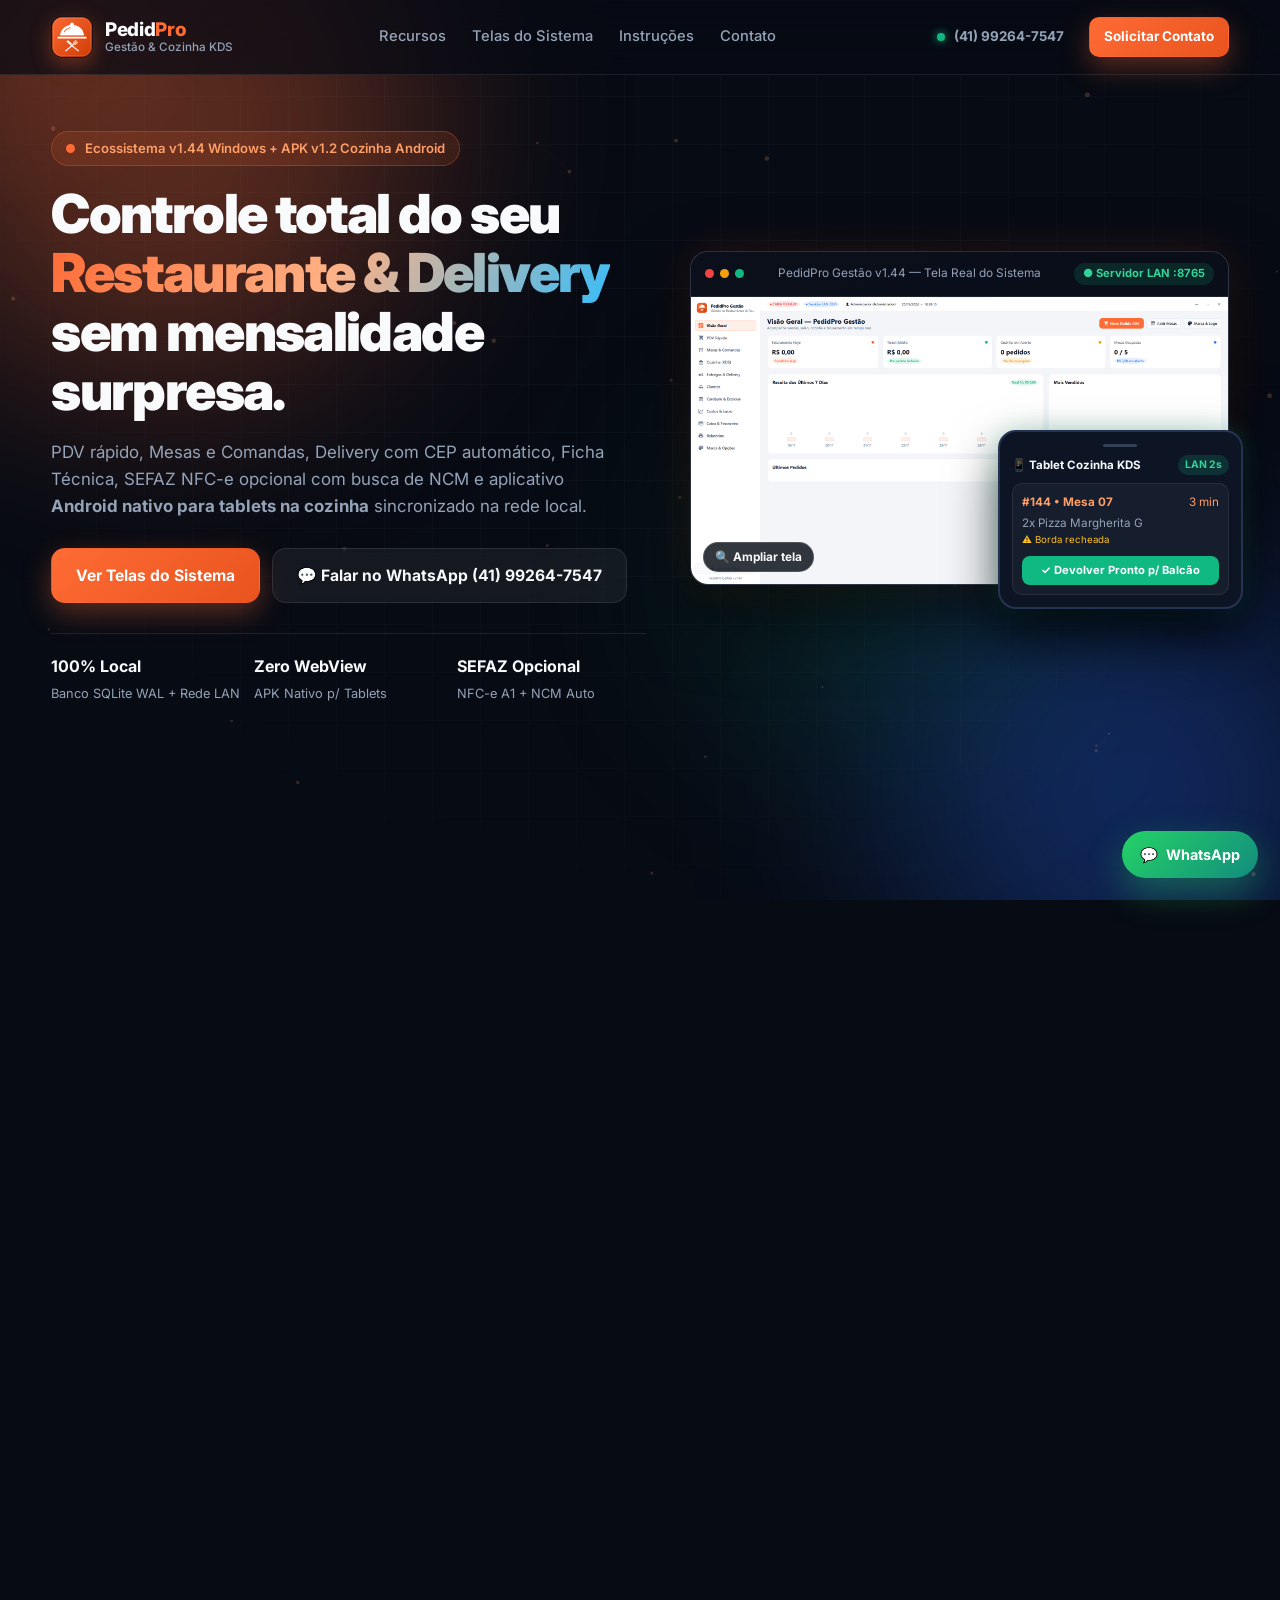
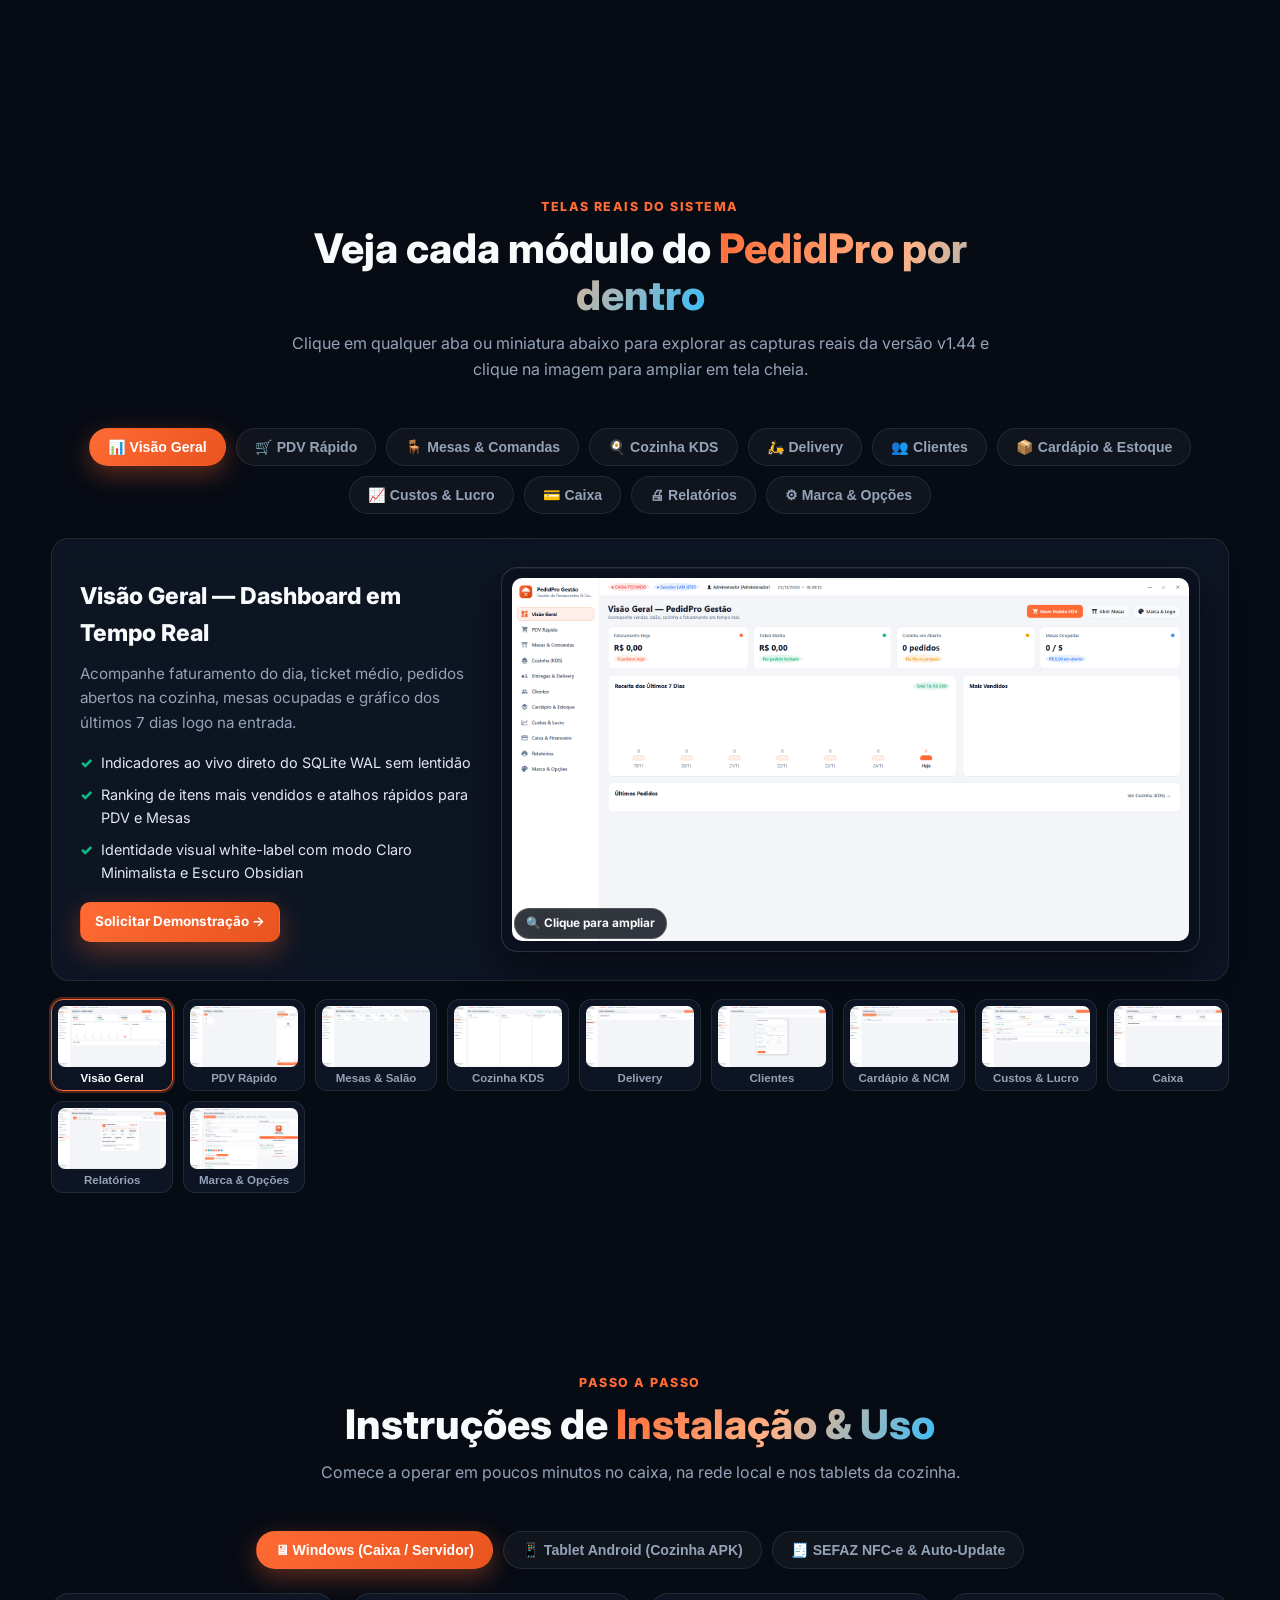
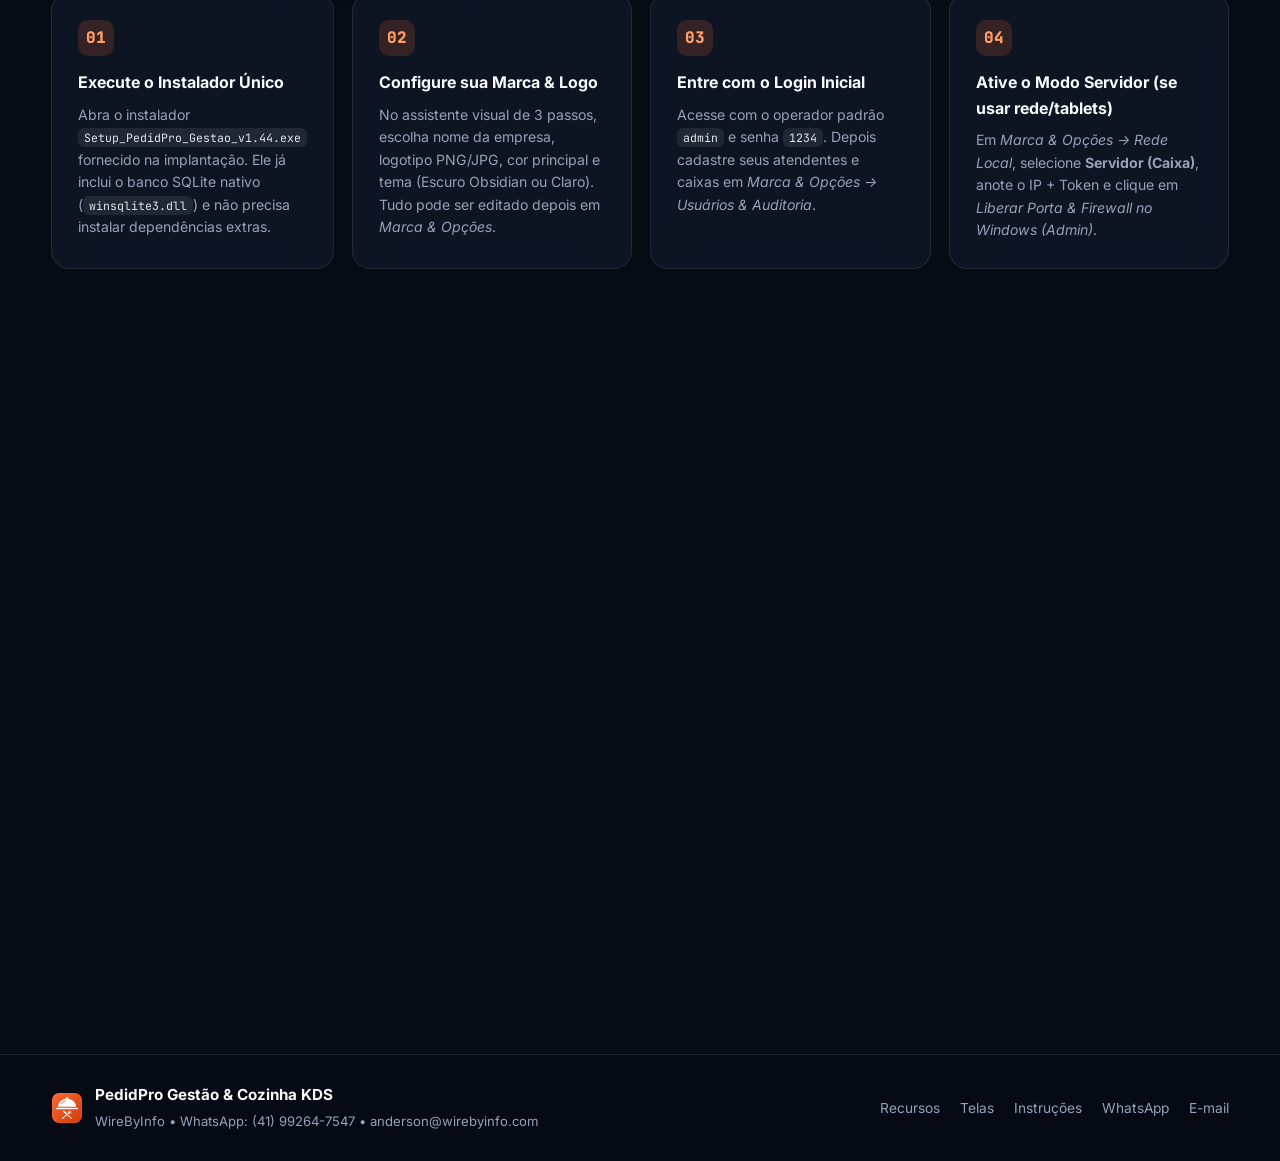
==== commit 811d5ba9: "feat: update website hero, 11-screen showcase and lightbox with real screenshots" ====
--- a/index.html
+++ b/index.html
@@ -92,43 +92,17 @@
           </div>
         </div>
 
-        <!-- 3D FLOATING SHOWCASE HERO MOCKUP -->
+        <!-- 3D FLOATING SHOWCASE HERO REAL SCREENSHOT -->
         <div class="hero-visual reveal" data-tilt>
           <div class="glass-window">
             <div class="win-titlebar">
               <div class="win-dots"><span></span><span></span><span></span></div>
-              <div class="win-title">PedidPro Gestão v1.44 — Servidor LAN :8765</div>
-              <div class="win-pill">● Caixa Aberto</div>
-            </div>
-            <div class="win-body">
-              <div class="mini-sidebar">
-                <div class="mini-item active">📊 Visão Geral</div>
-                <div class="mini-item">🛒 PDV Rápido</div>
-                <div class="mini-item">🪑 Mesas</div>
-                <div class="mini-item">🍳 Cozinha <b class="badge-mini">4</b></div>
-                <div class="mini-item">🛵 Delivery</div>
-                <div class="mini-item">📦 Cardápio</div>
-                <div class="mini-item">🧾 Fiscal SEFAZ</div>
-              </div>
-              <div class="mini-main">
-                <div class="mini-kpis">
-                  <div class="mini-kpi accent"><span>Hoje</span><strong>R$ 3.480</strong></div>
-                  <div class="mini-kpi success"><span>Ticket</span><strong>R$ 68,20</strong></div>
-                  <div class="mini-kpi warn"><span>Cozinha</span><strong>4 abertos</strong></div>
-                </div>
-                <div class="mini-chart-card">
-                  <div class="mini-chart-head"><span>Receita 7 Dias</span><em>+24,8%</em></div>
-                  <div class="mini-bars">
-                    <i style="height:45%"></i><i style="height:62%"></i><i style="height:54%"></i>
-                    <i style="height:78%"></i><i style="height:70%"></i><i style="height:88%"></i>
-                    <i class="today" style="height:98%"></i>
-                  </div>
-                </div>
-                <div class="mini-order-list">
-                  <div class="mini-ord"><span><b>#142</b> • Mesa 04 (2x Smash)</span><em class="tag-ready">Devolvido p/ Caixa</em></div>
-                  <div class="mini-ord"><span><b>#143</b> • Delivery ViaCEP</span><em class="tag-prep">Preparando</em></div>
-                </div>
-              </div>
+              <div class="win-title">PedidPro Gestão v1.44 — Tela Real do Sistema</div>
+              <div class="win-pill">● Servidor LAN :8765</div>
+            </div>
+            <div class="hero-shot-wrap" id="heroShotWrap" title="Clique para ampliar a tela">
+              <img src="img/01-Vis%C3%A3o%20geral.png" alt="Tela Visão Geral do PedidPro Gestão" class="hero-shot-img" />
+              <span class="shot-zoom-badge">🔍 Ampliar tela</span>
             </div>
           </div>
 
@@ -202,23 +176,30 @@
     <section class="section showcase-section" id="telas">
       <div class="container">
         <div class="section-head reveal">
-          <span class="eyebrow">Telas Reais &amp; Interativas</span>
-          <h2>Explore as principais <span class="gradient-text">telas do PedidPro</span></h2>
-          <p>Alterne entre os módulos do Windows Desktop e do App Android Cozinha abaixo.</p>
+          <span class="eyebrow">Telas Reais do Sistema</span>
+          <h2>Veja cada módulo do <span class="gradient-text">PedidPro por dentro</span></h2>
+          <p>Clique em qualquer aba ou miniatura abaixo para explorar as capturas reais da versão v1.44 e clique na imagem para ampliar em tela cheia.</p>
         </div>
 
         <div class="screen-tabs reveal" id="screenTabs">
-          <button class="screen-tab active" data-screen="dashboard">📊 Dashboard</button>
-          <button class="screen-tab" data-screen="pos">🛒 PDV &amp; NFC-e</button>
-          <button class="screen-tab" data-screen="tables">🪑 Mesas &amp; Salão</button>
-          <button class="screen-tab" data-screen="kitchen">📱 Cozinha Tablet (APK)</button>
-          <button class="screen-tab" data-screen="catalog">📦 Cardápio &amp; NCM Auto</button>
-          <button class="screen-tab" data-screen="reports">🖨 Relatórios &amp; Fiscal</button>
+          <button class="screen-tab active" data-screen="visao">📊 Visão Geral</button>
+          <button class="screen-tab" data-screen="pdv">🛒 PDV Rápido</button>
+          <button class="screen-tab" data-screen="mesas">🪑 Mesas &amp; Comandas</button>
+          <button class="screen-tab" data-screen="kds">🍳 Cozinha KDS</button>
+          <button class="screen-tab" data-screen="delivery">🛵 Delivery</button>
+          <button class="screen-tab" data-screen="clientes">👥 Clientes</button>
+          <button class="screen-tab" data-screen="cardapio">📦 Cardápio &amp; Estoque</button>
+          <button class="screen-tab" data-screen="custos">📈 Custos &amp; Lucro</button>
+          <button class="screen-tab" data-screen="caixa">💳 Caixa</button>
+          <button class="screen-tab" data-screen="relatorios">🖨 Relatórios</button>
+          <button class="screen-tab" data-screen="opcoes">⚙ Marca &amp; Opções</button>
         </div>
 
         <div class="screen-stage glass-card reveal" id="screenStage">
           <!-- Populated cleanly & dynamically by app.js -->
         </div>
+
+        <div class="thumb-strip reveal" id="thumbStrip"></div>
       </div>
     </section>
 
@@ -410,6 +391,16 @@
     <b>WhatsApp</b>
   </a>
 
+  <div class="lightbox" id="lightbox" aria-hidden="true">
+    <button type="button" class="lb-close" id="lbClose" aria-label="Fechar">✕</button>
+    <button type="button" class="lb-nav lb-prev" id="lbPrev" aria-label="Anterior">‹</button>
+    <figure class="lb-figure">
+      <img id="lbImg" src="" alt="" />
+      <figcaption id="lbCaption"></figcaption>
+    </figure>
+    <button type="button" class="lb-nav lb-next" id="lbNext" aria-label="Próxima">›</button>
+  </div>
+
   <div class="toast" id="toast">Copiado!</div>
 
   <script src="app.js"></script>
--- a/styles.css
+++ b/styles.css
@@ -356,7 +356,35 @@
 }
 
 .screen-stage { padding: 28px; min-height: 430px; }
-.stage-grid { display: grid; grid-template-columns: 0.85fr 1.15fr; gap: 28px; align-items: center; }
+.hero-shot-wrap {
+  position: relative;
+  background: #0d1424;
+  cursor: zoom-in;
+  overflow: hidden;
+}
+.hero-shot-img {
+  display: block;
+  width: 100%;
+  height: auto;
+  transition: transform 0.35s ease;
+}
+.hero-shot-wrap:hover .hero-shot-img { transform: scale(1.02); }
+.shot-zoom-badge {
+  position: absolute;
+  left: 12px;
+  bottom: 12px;
+  background: rgba(7, 11, 20, 0.82);
+  backdrop-filter: blur(8px);
+  border: 1px solid rgba(255,255,255,0.16);
+  color: #f8fafc;
+  font-size: 0.74rem;
+  font-weight: 700;
+  padding: 5px 11px;
+  border-radius: 999px;
+  pointer-events: none;
+}
+
+.stage-grid { display: grid; grid-template-columns: 0.72fr 1.28fr; gap: 28px; align-items: center; }
 .stage-desc h3 { font-size: 1.45rem; font-weight: 800; margin-bottom: 10px; }
 .stage-desc p { color: var(--text-muted); margin-bottom: 16px; font-size: 0.95rem; }
 .stage-bullets { list-style: none; display: flex; flex-direction: column; gap: 9px; margin-bottom: 18px; }
@@ -365,11 +393,105 @@
 
 .mockup-frame {
   background: #0a101d;
-  border: 1px solid rgba(255,255,255,0.12);
+  border: 1px solid rgba(255,255,255,0.14);
   border-radius: 16px;
-  padding: 16px;
+  padding: 10px;
   box-shadow: inset 0 1px 0 rgba(255,255,255,0.06), 0 18px 40px rgba(0,0,0,0.5);
-}
+  position: relative;
+  cursor: zoom-in;
+  overflow: hidden;
+}
+.stage-shot-img {
+  width: 100%;
+  height: auto;
+  display: block;
+  border-radius: 10px;
+  transition: transform 0.3s ease;
+}
+.mockup-frame:hover .stage-shot-img { transform: scale(1.012); }
+
+.thumb-strip {
+  display: grid;
+  grid-template-columns: repeat(auto-fit, minmax(112px, 1fr));
+  gap: 10px;
+  margin-top: 18px;
+}
+.thumb-item {
+  background: rgba(17, 25, 42, 0.75);
+  border: 1px solid var(--border);
+  border-radius: 12px;
+  padding: 6px;
+  cursor: pointer;
+  transition: transform 0.2s, border-color 0.2s, box-shadow 0.2s;
+  text-align: center;
+}
+.thumb-item:hover { transform: translateY(-3px); border-color: rgba(255,255,255,0.28); }
+.thumb-item.active {
+  border-color: var(--accent);
+  box-shadow: 0 0 0 2px rgba(255,107,53,0.28);
+}
+.thumb-item img {
+  width: 100%;
+  aspect-ratio: 16 / 9;
+  object-fit: cover;
+  border-radius: 7px;
+  display: block;
+  margin-bottom: 5px;
+}
+.thumb-item span {
+  display: block;
+  font-size: 0.72rem;
+  font-weight: 600;
+  color: var(--text-muted);
+  white-space: nowrap;
+  overflow: hidden;
+  text-overflow: ellipsis;
+}
+.thumb-item.active span { color: #fff; }
+
+/* LIGHTBOX */
+.lightbox {
+  position: fixed;
+  inset: 0;
+  z-index: 300;
+  background: rgba(5, 8, 16, 0.92);
+  backdrop-filter: blur(12px);
+  display: none;
+  align-items: center;
+  justify-content: center;
+  padding: 24px;
+}
+.lightbox.open { display: flex; }
+.lb-figure { max-width: min(1220px, 90vw); max-height: 88vh; text-align: center; }
+.lb-figure img {
+  max-width: 100%;
+  max-height: 78vh;
+  border-radius: 14px;
+  border: 1px solid rgba(255,255,255,0.16);
+  box-shadow: 0 28px 80px rgba(0,0,0,0.75);
+}
+.lb-figure figcaption {
+  margin-top: 12px;
+  font-size: 0.96rem;
+  color: #e2e8f0;
+  font-weight: 600;
+}
+.lb-close, .lb-nav {
+  position: fixed;
+  background: rgba(255,255,255,0.1);
+  color: #fff;
+  border: 1px solid rgba(255,255,255,0.18);
+  border-radius: 999px;
+  cursor: pointer;
+  display: grid;
+  place-items: center;
+  transition: background 0.2s;
+}
+.lb-close { top: 20px; right: 24px; width: 44px; height: 44px; font-size: 1.1rem; }
+.lb-nav { top: 50%; transform: translateY(-50%); width: 48px; height: 48px; font-size: 1.8rem; line-height: 1; }
+.lb-prev { left: 20px; }
+.lb-next { right: 20px; }
+.lb-close:hover, .lb-nav:hover { background: var(--accent); border-color: var(--accent); }
 .mock-hdr { display: flex; justify-content: space-between; align-items: center; padding-bottom: 10px; margin-bottom: 12px; border-bottom: 1px solid var(--border); font-size: 0.82rem; font-weight: 700; }
 .mock-pill { font-size: 0.72rem; padding: 3px 10px; border-radius: 999px; font-weight: 700; }
 .pill-orange { background: rgba(255,107,53,0.16); color: var(--accent-2); }
